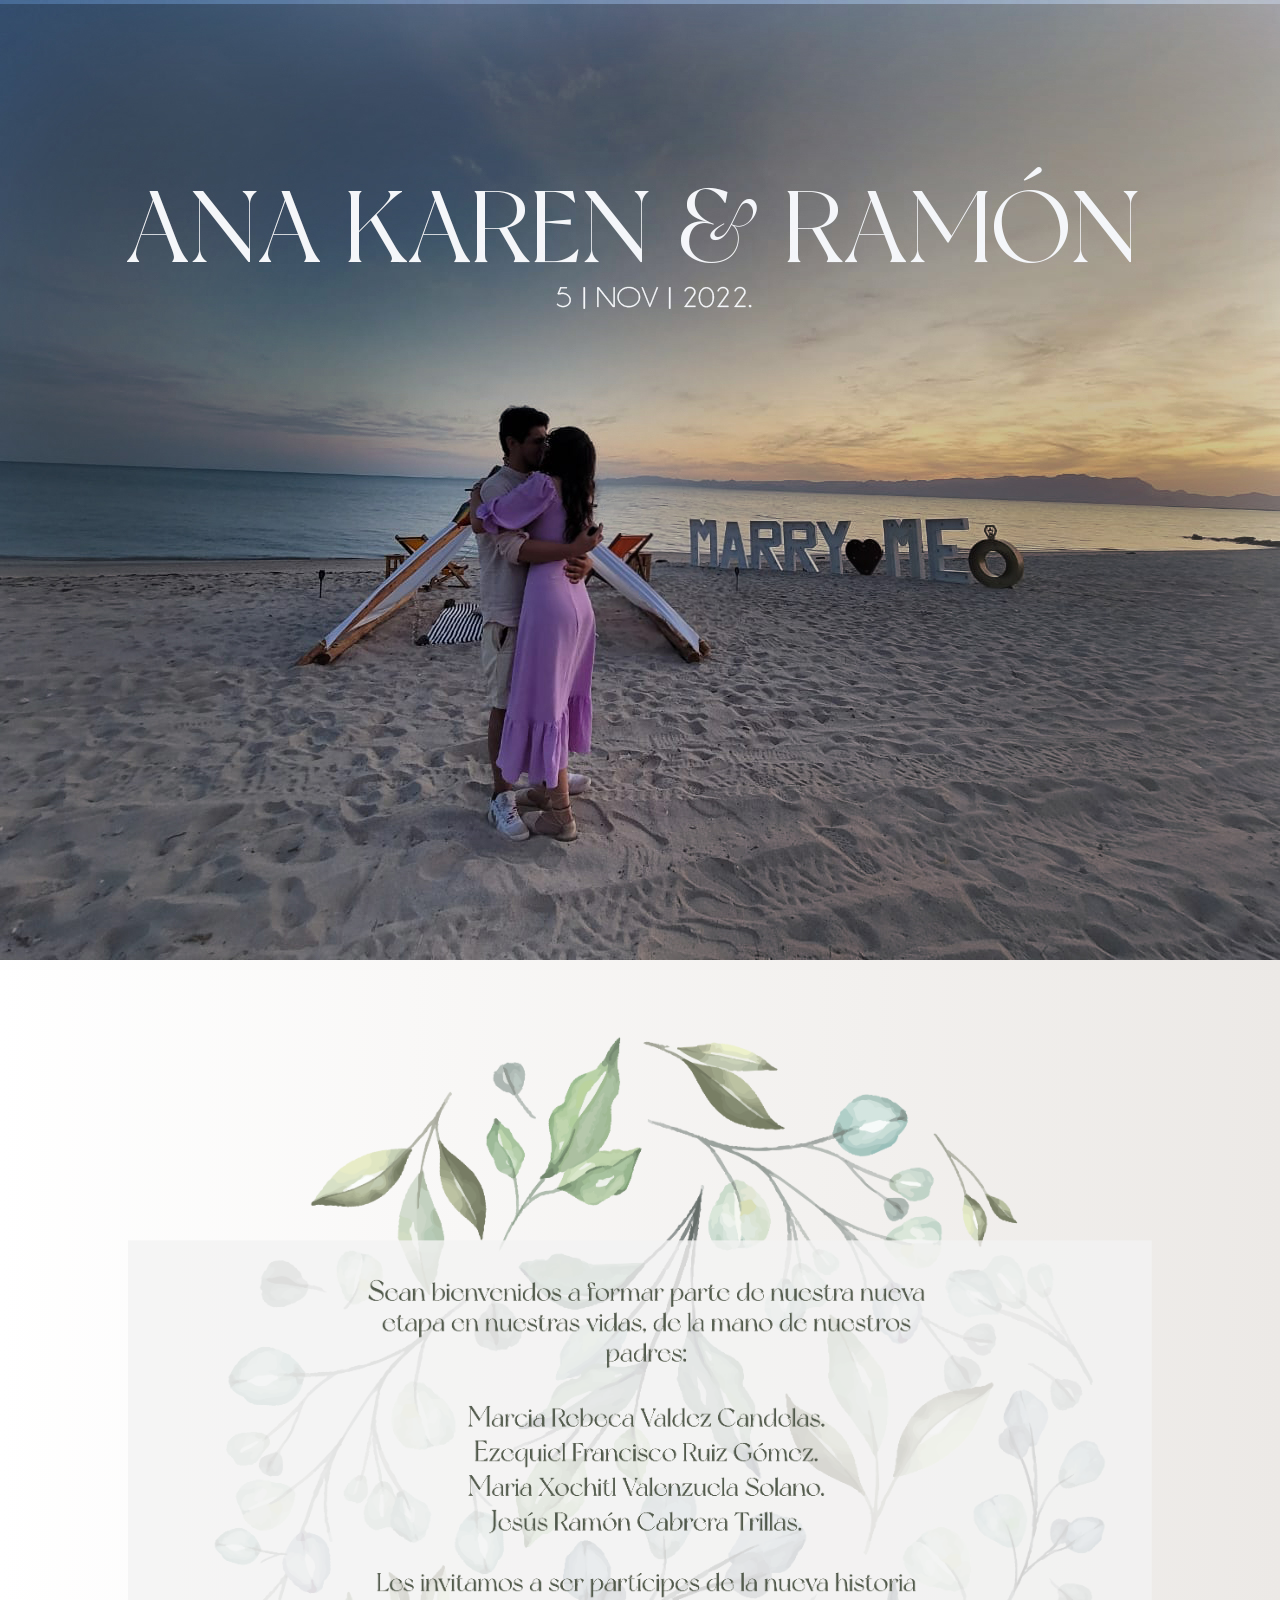
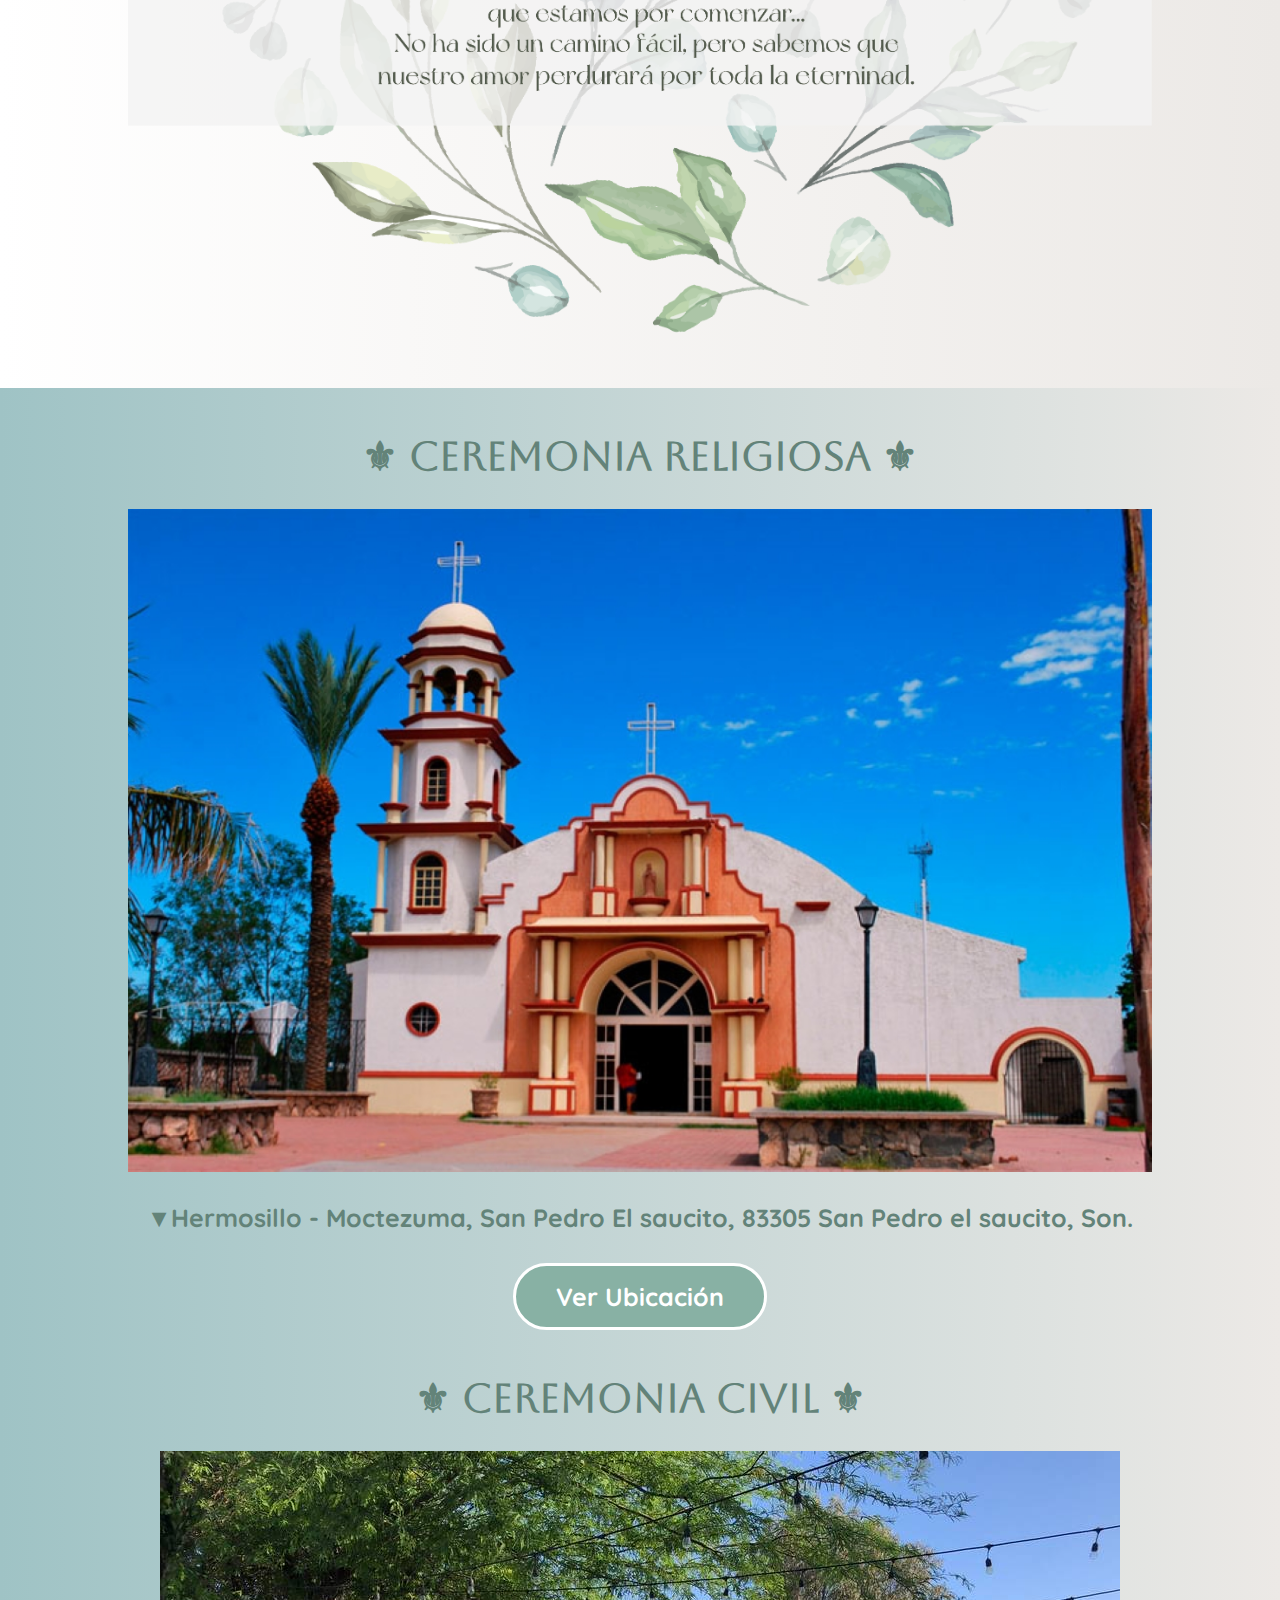
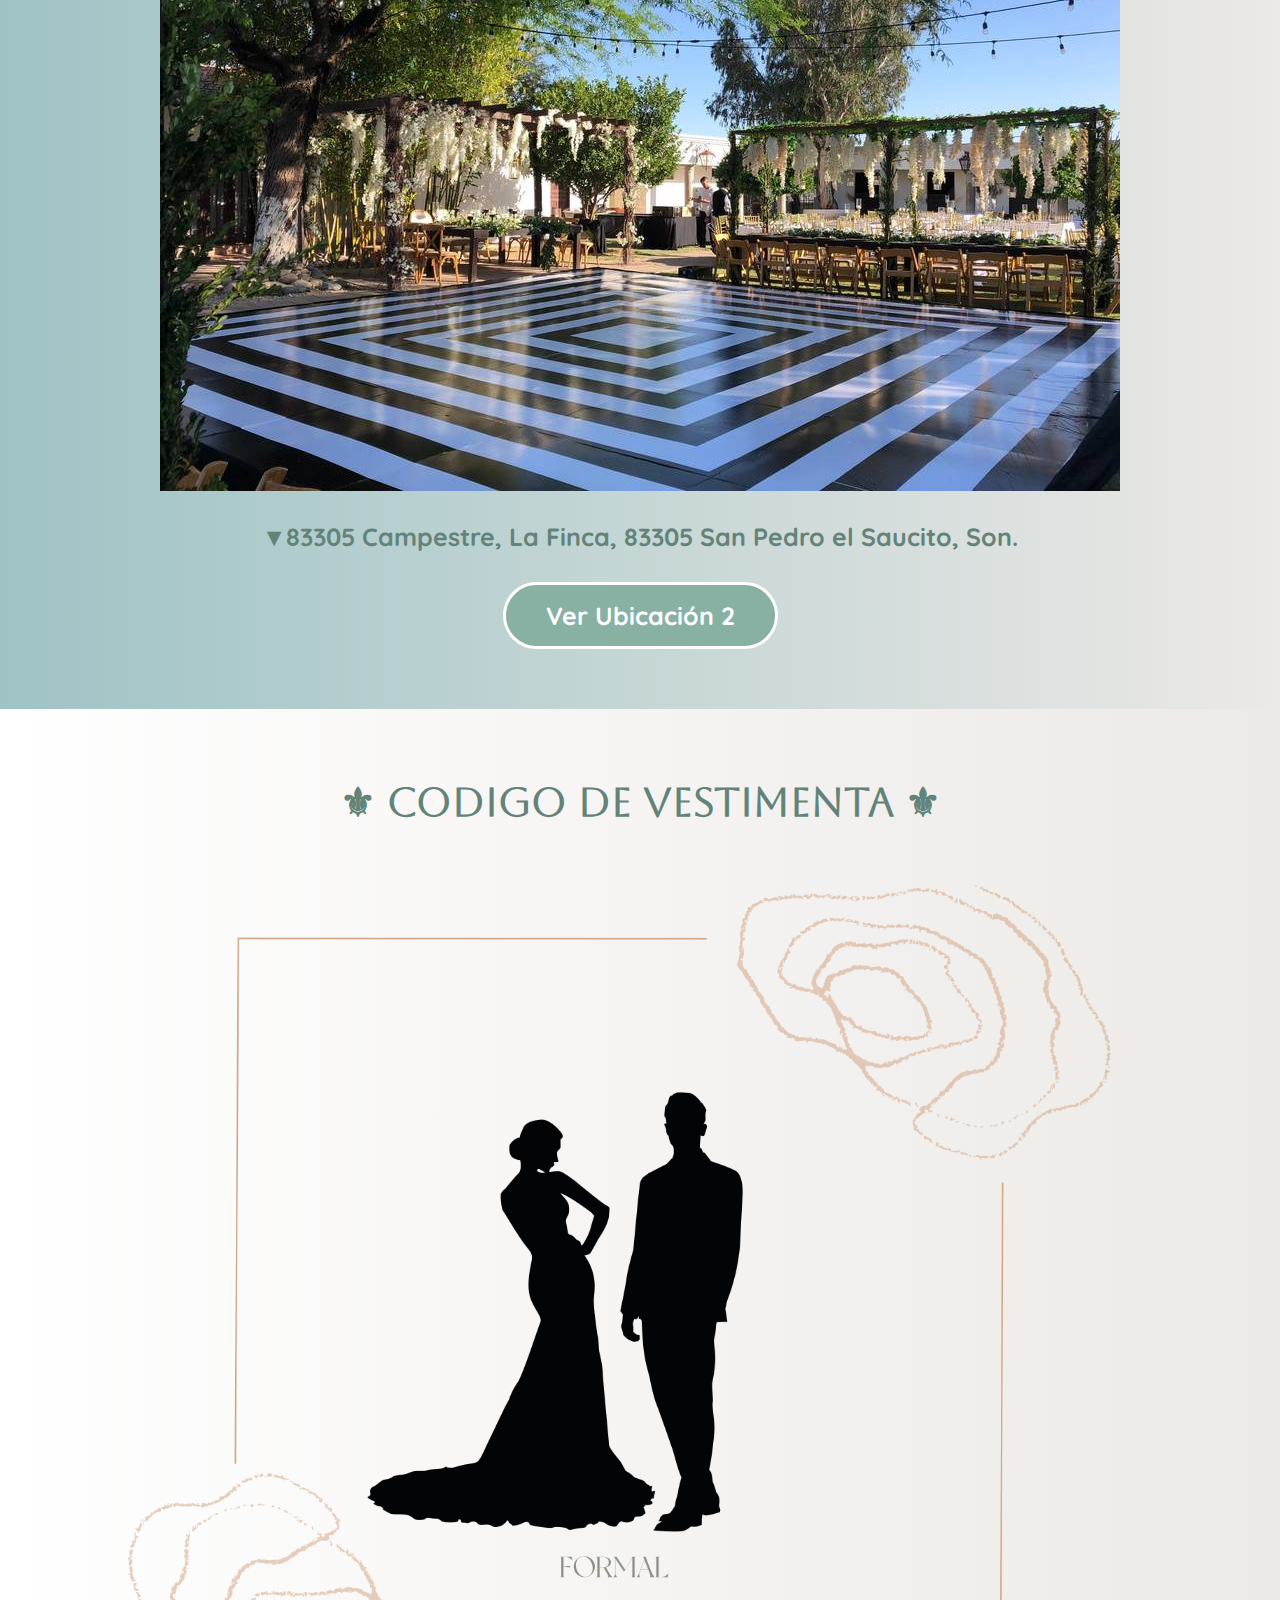
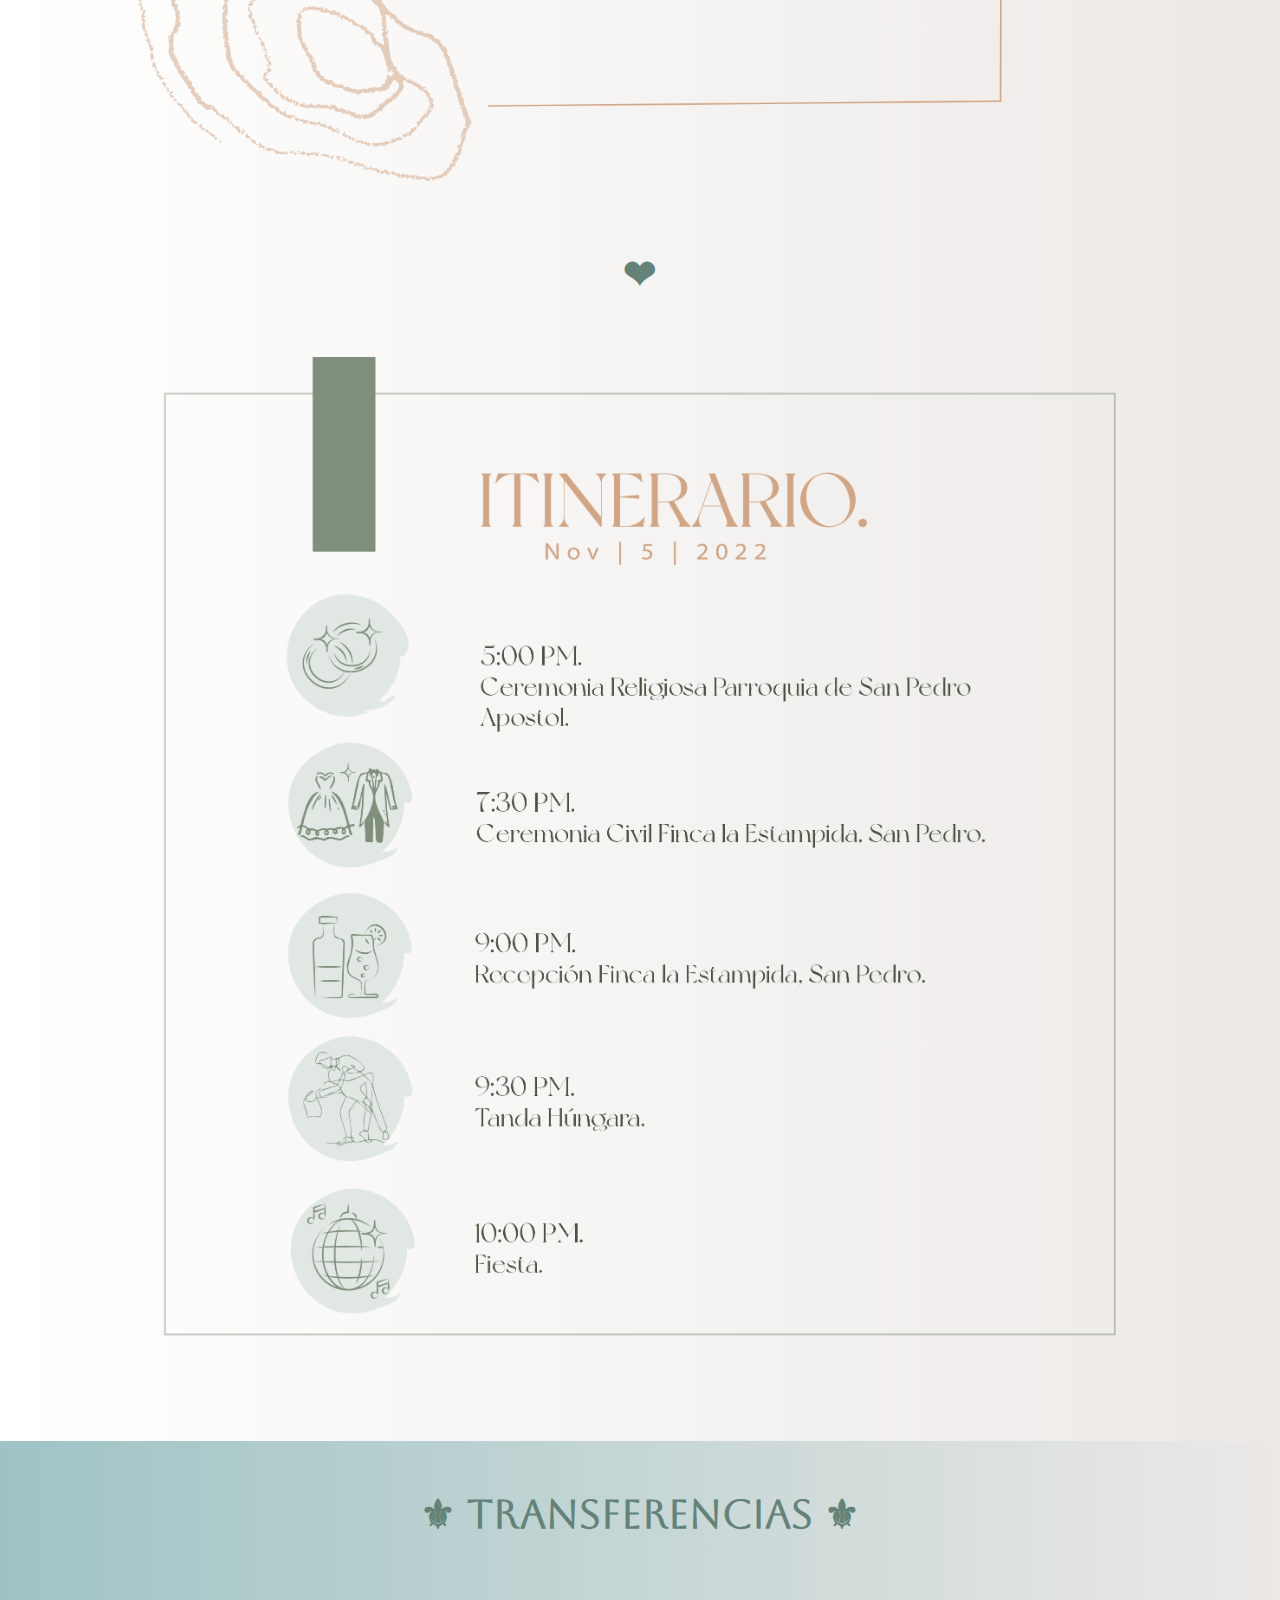
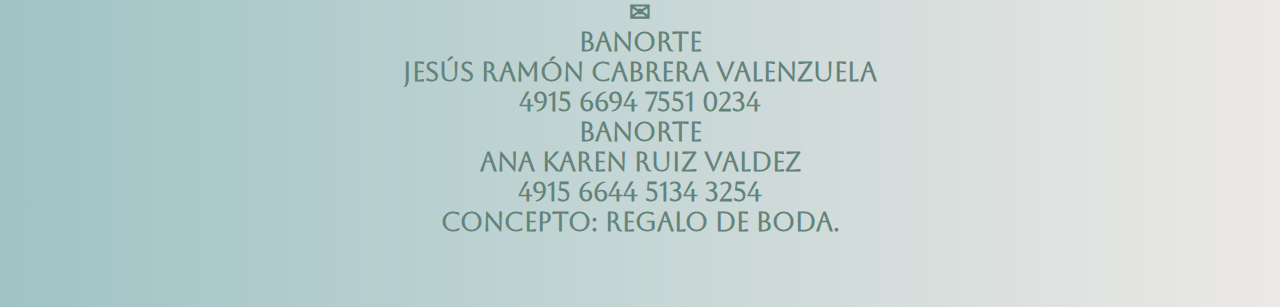
==== index.html @ 2bce6ad9 "Add files via upload" ====
<!DOCTYPE html>
<head>
    <meta charset="UTF-8">
    <meta http-equiv="X-UA-Compatible" content="IE=edge">
    <meta name="viewport" content="width=device-width, initial-scale=1.0">
    <title>Boda AnayRamon </title>
    <link rel="shortcut icon" href="IMG/AR_logo.png" type="image/x-icon">
    <link rel="stylesheet" href="css/estilos.css"> 
    <link rel="preconnect" href="https://fonts.googleapis.com">

    <!-- FUentes aqui abajo para los textos   -->
    <link rel="preconnect" href="https://fonts.googleapis.com">
    <link rel="preconnect" href="https://fonts.gstatic.com" crossorigin>
    <link href="https://fonts.googleapis.com/css2?family=Playfair+Display&display=swap" rel="stylesheet">
     <link href="https://fonts.googleapis.com/css2?family=Parisienne&display=swap" rel="stylesheet">
     <link href="https://fonts.googleapis.com/css2?family=Parisienne&display=swap" rel="stylesheet">
     <link href="https://fonts.googleapis.com/css2?family=Prata&display=swap" rel="stylesheet">
     <link href="https://fonts.googleapis.com/css2?family=Satisfy&display=swap" rel="stylesheet">
     <link href="https://fonts.googleapis.com/css2?family=Quicksand:wght@300&display=swap" rel="stylesheet">
     <link href="https://fonts.googleapis.com/css2?family=Playfair+Display:ital,wght@1,500&display=swap" rel="stylesheet">
     <link rel="preconnect" href="https://fonts.googleapis.com">
     <link rel="preconnect" href="https://fonts.gstatic.com" crossorigin>
     <link href="https://fonts.googleapis.com/css2?family=Aboreto&display=swap" rel="stylesheet">

</head>
<body>
      
    <header>
    
        <section class="save-the-date">
            <img src="IMG/FOTOINVITACION.jpg" alt="" class="imagen-about-us"> 
        </section>
    </header>

    <main> 
        <section class="contenedor description">
            <div class="contenido-textos">
               <img src="IMG/textofamilia22_Mesa de trabajo 1.png" alt="" class="imagen-texto-familia">
            </div>
        </section>
        
        <section class="contenedor Ceremonia-Religiosa">
            <h2 class="titulo">⚜ Ceremonia Religiosa ⚜</h2>
            <div class="contenedor-nuestra-historia">
                <img src="IMG/iglesiabien_3.jpg" alt="" class="imagen-religiosa">
                <h2 class="direccion">▼Hermosillo - Moctezuma, San Pedro El saucito, 83305 San Pedro el saucito, Son.</h2>
            </div>
            <div class = "ver-direccion">
                <form action="https://www.google.com/maps/place/Parroqu%C3%ADa+San+Pedro+Apostol/@29.0613932,-110.9770134,17z/data=!3m1!4b1!4m5!3m4!1s0x86ce848abe56d8cd:0x1d6551d4ef0f344a!8m2!3d29.0613935!4d-110.9748246">
                    <button class=button type="submit">Ver Ubicación</button>
            </div>
        </section>

        <section class="contenedor Ceremonia-Civil">
            <h2 class="titulo">⚜ Ceremonia Civil ⚜</h2>
            <div class="contenedor-nuestra-boda">
                <img src="IMG/fincabien3.jpeg" alt="" class="imagen-civil">
                <h2 class="direccion2">▼83305 Campestre, La Finca, 83305 San Pedro el Saucito, Son.</h2>
            </div> 
            <div class = "ver-direccion2">
                <form action="https://www.google.com/maps/place/Campestre+%E2%80%9CLa+Finca%E2%80%9D/@29.1921471,-110.8906469,17z/data=!3m1!4b1!4m5!3m4!1s0x86ce897cf9783869:0x9ea578f443540339!8m2!3d29.1922393!4d-110.8884306">
                    <button class=button2 type="submit">Ver Ubicación 2</button>
            </div>
        </section>
       
        <section class="contenedor Codigo-de-vestimenta">
            <h2 class="titulo2">⚜ Codigo de vestimenta ⚜</h2>
            <div class="contenedor-Codigo de vestimenta">
                <img src="IMG/codigovestimenta2.png" class="imagen-vestimenta">
            </div>
        </section>

        <section class="contenedor Itinerario">
            <h2 class="titulo3">❤</h2>
            <div class="contenedor-Itinerario">
                <img src="IMG/ITIERARIOBODABIENBIEN2_Mesa de trabajo 1.png"" class="imagen-itinerario">
            </div>
        </section> 

    
        <section class="contenedor banco">
            <h2 class="titulo4">⚜ Transferencias ⚜</h2>
            <div class="contenedor-banco">
                <h2> ✉</h2>
                <h2>BANORTE</h2>
                <h2>Jesús Ramón Cabrera Valenzuela</h2>
                <h2>4915 6694 7551 0234</h2>
                <h2>BANORTE</h2>
                <h2>Ana Karen Ruiz Valdez</h2>
                <h2>4915 6644 5134 3254</h2>
                <h2>CONCEPTO: Regalo de boda.</h2>
              
            </div>
        </section>
        
    </main>
</body>
</html>



<!--  <!DOCTYPE html>
<html lang="es">
<head>
    <meta charset="UTF-8">
    <meta http-equiv="X-UA-Compatible" content="IE=edge">
    <meta name="viewport" content="width=device-width, initial-scale=1.0">
    <title>Boda AnayRamon </title>
    <link rel="shortcut icon" href="IMG/AR_logo.png" type="image/x-icon">
    <link rel="stylesheet" href="ccs/estilos.css"> 

</head>
<body>
      
    <main> 
        <section class="contenedor sobre-nosotros">
            <div class="contenedor-sobre-nosotros"></div>
            <img src="IMG/ANA+RAMON_Mesa de trabajo 1.jpg" alt="" class="imagen-about-us"> 
            <div class="contenido-textos">
                <h3><span>1</span> Ejemplo de lo que va 
                </h3>
                <p>CON LA BENDICIÓN DE DIOS Y DE NUESTROS PADRES
                </p>
                <div class="contenido-textos">
                   
            </div>
        
      <div class="contenedor">
        <h2 class="titulo">Nuestra Boda</h2>
        <div class="galeria-port">
            <div class="imagen-port">
                <img src="IMG/ceremonia.jpeg" alt="">
                    <div class="hover-galeria">
                        <p>Ceremonia Religiosa</p>
                        <p> La seremonia se llavara a cabo...</p>
                    </div>
                </div>
                <div class="imagen-port">
                    <img src="IMG/recepcion.jpeg" alt="">
                    <div class="hover-galeria">
                        <p>Recepción</p>
                        <p> recepcion lugar y donde </p>
                    </div>
                    <div class="imagen-port">
                        <img src="IMG/codigovestimenta.webp" alt="">
                        <div class="hover-galeria">
                            <p>Codigo de Vestimenta</p>
                            <p> Formal agregar img de formal</p>
                        </div>
                        <div class="imagen-port">
                            <img src="IMG/itinerario.webp" alt="">
                            <div class="hover-galeria">
                                  <p>Itinerario</p>
                                  <p> agregar imagen de itinerario y/o itinerario escrito </p>
                            </div>
            </div>
        </div>
      </div>

        </section>
    </main>
</body>
</html>
-->
---- css/estilos.css ----
*{
    margin: 0;
    padding: 0;
    box-sizing: border-box;
}

body{
    font-family: 'Aboreto', cursive;
    font-size: large;
    text-align: center;   
    background-color: rgba(243, 234, 227, 0.521);
    background: #ECE9E6;  /* fallback for old browsers */
    background: -webkit-linear-gradient(to right, #FFFFFF, #ECE9E6);  /* Chrome 10-25, Safari 5.1-6 */
    background: linear-gradient(to right, #FFFFFF, #ECE9E6); /* W3C, IE 10+/ Edge, Firefox 16+, Chrome 26+, Opera 12+, Safari 7+ */ 
}



.titulo{
    color:   rgb(99, 131, 121);
    font-size: 40px;
    text-align: center;
    margin-bottom: 30px;
    padding-top: 45px;
}


.titulo2{
    color:  rgb(99, 131, 121);
    font-size: 40px;
    text-align: center;
    margin-bottom: 60px;
}

.titulo3{
    color:   rgb(99, 131, 121);
    font-size: 40px;
    text-align: center;
    margin-bottom: 60px;
}

.titulo4{
    color:  rgb(99, 131, 121);
    font-size: 40px;
    text-align: center;
    margin-bottom: 60px;
}

.direccion{
    font-family: 'Quicksand', sans-serif;
    font-size: 25px;
    margin-top: 30px;
    color:  rgb(99, 131, 121);
}

.direccion2{
    font-family: 'Quicksand', sans-serif;
    font-size: 25px;
    margin-top: 30px;
    color: rgb(99, 131, 121);
}


.Ceremonia-Religiosa{
    font-size: 50px;
    text-align: center;
    margin-bottom: 0px;  
    margin: 0;
    border-image-width: 400px; 
    background-color: rgba(243, 234, 227, 0.521);
    background: #ECE9E6;  /* fallback for old browsers */
    background: -webkit-linear-gradient(to right, #FFFFFF, #ECE9E6);  /* Chrome 10-25, Safari 5.1-6 */
    background: linear-gradient(to right, #9fc3c5, #ECE9E6); /* W3C, IE 10+/ Edge, Firefox 16+, Chrome 26+, Opera 12+, Safari 7+ */
}

.imagen-religiosa{
    margin: auto;
    padding-left: 10%;
    padding-right: 10%;
    max-width: 100%;
    display: block;
    /*max-width: 90%;*/
}

.imagen-civil{
    margin: auto;
    padding-left: 10%;
    padding-right: 10%;
    max-width: 100%;
    display: block;

    /*margin: auto;
    width: 50%;
    height: 50%;
    */
}

.imagen-vestimenta{
    margin: auto;
    padding-left: 10%;
    padding-right: 10%;
    max-width: 100%;
    display: block;


    /*margin: auto;
    width: 40%;
    height: 40%;*/
}

.imagen-texto-familia{
    margin: auto;
    padding-left: 10%;
    padding-right: 10%;
    max-width: 100%;
    display: block;
    
    
    /*margin: auto;
    width: 50%;
    height: 50%;*/
}

.Ceremonia-Civil{
    font-size: 40px;
    text-align: center;
    margin-bottom: 70px;  
    background-color: rgba(243, 234, 227, 0.521);
    background: #ECE9E6;  /* fallback for old browsers */
    background: -webkit-linear-gradient(to right, #FFFFFF, #ECE9E6);  /* Chrome 10-25, Safari 5.1-6 */
    background: linear-gradient(to right, #FFFFFF, #ECE9E6); /* W3C, IE 10+/ Edge, Firefox 16+, Chrome 26+, Opera 12+, Safari 7+ */
    border-image-width: 400px; 
    color:   rgb(136, 177, 164);
    background-color: rgba(243, 234, 227, 0.521);
    background: #ECE9E6;  /* fallback for old browsers */
    background: -webkit-linear-gradient(to right, #FFFFFF, #ECE9E6);  /* Chrome 10-25, Safari 5.1-6 */
    background: linear-gradient(to right, #9fc3c5, #ECE9E6); /* W3C, IE 10+/ Edge, Firefox 16+, Chrome 26+, Opera 12+, Safari 7+ */
}

.Codigo-de-vestimenta{
    font-size: 40px;
    text-align: center;
    margin-bottom: 70px;  
    background-color: rgba(243, 234, 227, 0.521);
    background: #ECE9E6;  /* fallback for old browsers */
    background: -webkit-linear-gradient(to right, #FFFFFF, #ECE9E6);  /* Chrome 10-25, Safari 5.1-6 */
    background: linear-gradient(to right, #FFFFFF, #ECE9E6); /* W3C, IE 10+/ Edge, Firefox 16+, Chrome 26+, Opera 12+, Safari 7+ */
    background-color: rgba(243, 234, 227, 0.521);
}

.Itinerario{
    font-size: 40px;
    text-align: center;
    margin-bottom: 60px; 
    background-color: rgba(243, 234, 227, 0.521);
    background: #ECE9E6;  /* fallback for old browsers */
    background: -webkit-linear-gradient(to right, #FFFFFF, #ECE9E6);  /* Chrome 10-25, Safari 5.1-6 */
    background: linear-gradient(to right, #FFFFFF, #ECE9E6); /* W3C, IE 10+/ Edge, Firefox 16+, Chrome 26+, Opera 12+, Safari 7+ */
}

.imagen-about-us{
    margin: auto;
    width: 100%;
    height: auto;
}

.imagen-itinerario{
    margin: auto;
    padding-left: 10%;
    padding-right: 10%;
    max-width: 100%;
    display: block;


    /*margin: auto;
    width: 50%;
    height: auto;*/
}

.banco{
    font-size: 17px;
    font-family: 'Aboreto', cursive;
    text-align: center;
    color:  rgb(99, 131, 121);
    border-image-width: 400px; 
    padding-bottom: 70px; 
    padding-top: 50px; 
    background-color: rgba(243, 234, 227, 0.521);
    background: #ECE9E6;  /* fallback for old browsers */
    background: -webkit-linear-gradient(to right, #FFFFFF, #ECE9E6);  /* Chrome 10-25, Safari 5.1-6 */
    background: linear-gradient(to right, #9fc3c5, #ECE9E6); /* W3C, IE 10+/ Edge, Firefox 16+, Chrome 26+, Opera 12+, Safari 7+ */
}

.button{
    font-family: 'Quicksand', sans-serif;
    font-size: 25px;
    color: rgb(255, 255, 255);
    background-color: rgb(136, 177, 164);
    font-weight: bold;
    text-align: center;
    margin-top: 30px;
    margin-bottom: 0px;
    border:none;
    padding-top:15px;
    padding-bottom:15px;
    padding-left:40px;
    padding-right:40px;
    border-color: #ffffff;
    border-width: 3px;
    border-style: solid;
    border-radius:35px;
}


.button2{
    font-family: 'Quicksand', sans-serif;
    font-size: 25px;
    color: rgb(255, 255, 255);
    background-color: rgb(136, 177, 164);
    font-weight: bold;
    text-align: center;
    margin-top: 30px;
    margin-bottom: 60px;
    border:none;
    padding-top:15px;
    padding-bottom:15px;
    padding-left:40px;
    padding-right:40px;
    border-color: #ffffff;
    border-width: 3px;
    border-style: solid;
    border-radius:35px;
}


@media (max-width: 767px){
    .titulo{
        color:   rgb(99, 131, 121);
        font-size: 20px;
        text-align: center;
        margin-bottom: 30px;
        padding-top: 45px;
    }

    .titulo2{
        color:  rgb(99, 131, 121);
        font-size: 20px;
        text-align: center;
        margin-bottom: 60px;
    }
    
    .titulo3{
        color:   rgb(99, 131, 121);
        font-size: 20px;
        text-align: center;
        margin-bottom: 60px;
    }
    
    .titulo4{
        color:  rgb(99, 131, 121);
        font-size: 20px;
        text-align: center;
        margin-bottom: 60px;
    }
    
    .direccion{
        font-family: 'Quicksand', sans-serif;
        font-size: 13px;
        margin-top: 30px;
        color:  rgb(99, 131, 121);
    }
    
    .direccion2{
        font-family: 'Quicksand', sans-serif;
        font-size: 13px;
        margin-top: 30px;
        color: rgb(99, 131, 121);
    }

    .button{
        font-family: 'Quicksand', sans-serif;
        font-size: 13px;
        color: rgb(255, 255, 255);
        background-color: rgb(136, 177, 164);
        font-weight: bold;
        text-align: center;
        margin-top: 30px;
        margin-bottom: 0px;
        border:none;
        padding-top:15px;
        padding-bottom:15px;
        padding-left:40px;
        padding-right:40px;
        border-color: #ffffff;
        border-width: 3px;
        border-style: solid;
        border-radius:35px;
    }
        
    .button2{
        font-family: 'Quicksand', sans-serif;
        font-size: 13px;
        color: rgb(255, 255, 255);
        background-color: rgb(136, 177, 164);
        font-weight: bold;
        text-align: center;
        margin-top: 30px;
        margin-bottom: 60px;
        border:none;
        padding-top:15px;
        padding-bottom:15px;
        padding-left:40px;
        padding-right:40px;
        border-color: #ffffff;
        border-width: 3px;
        border-style: solid;
        border-radius:35px;
    }
    
    .banco{
        font-size: 12px;
    }


}
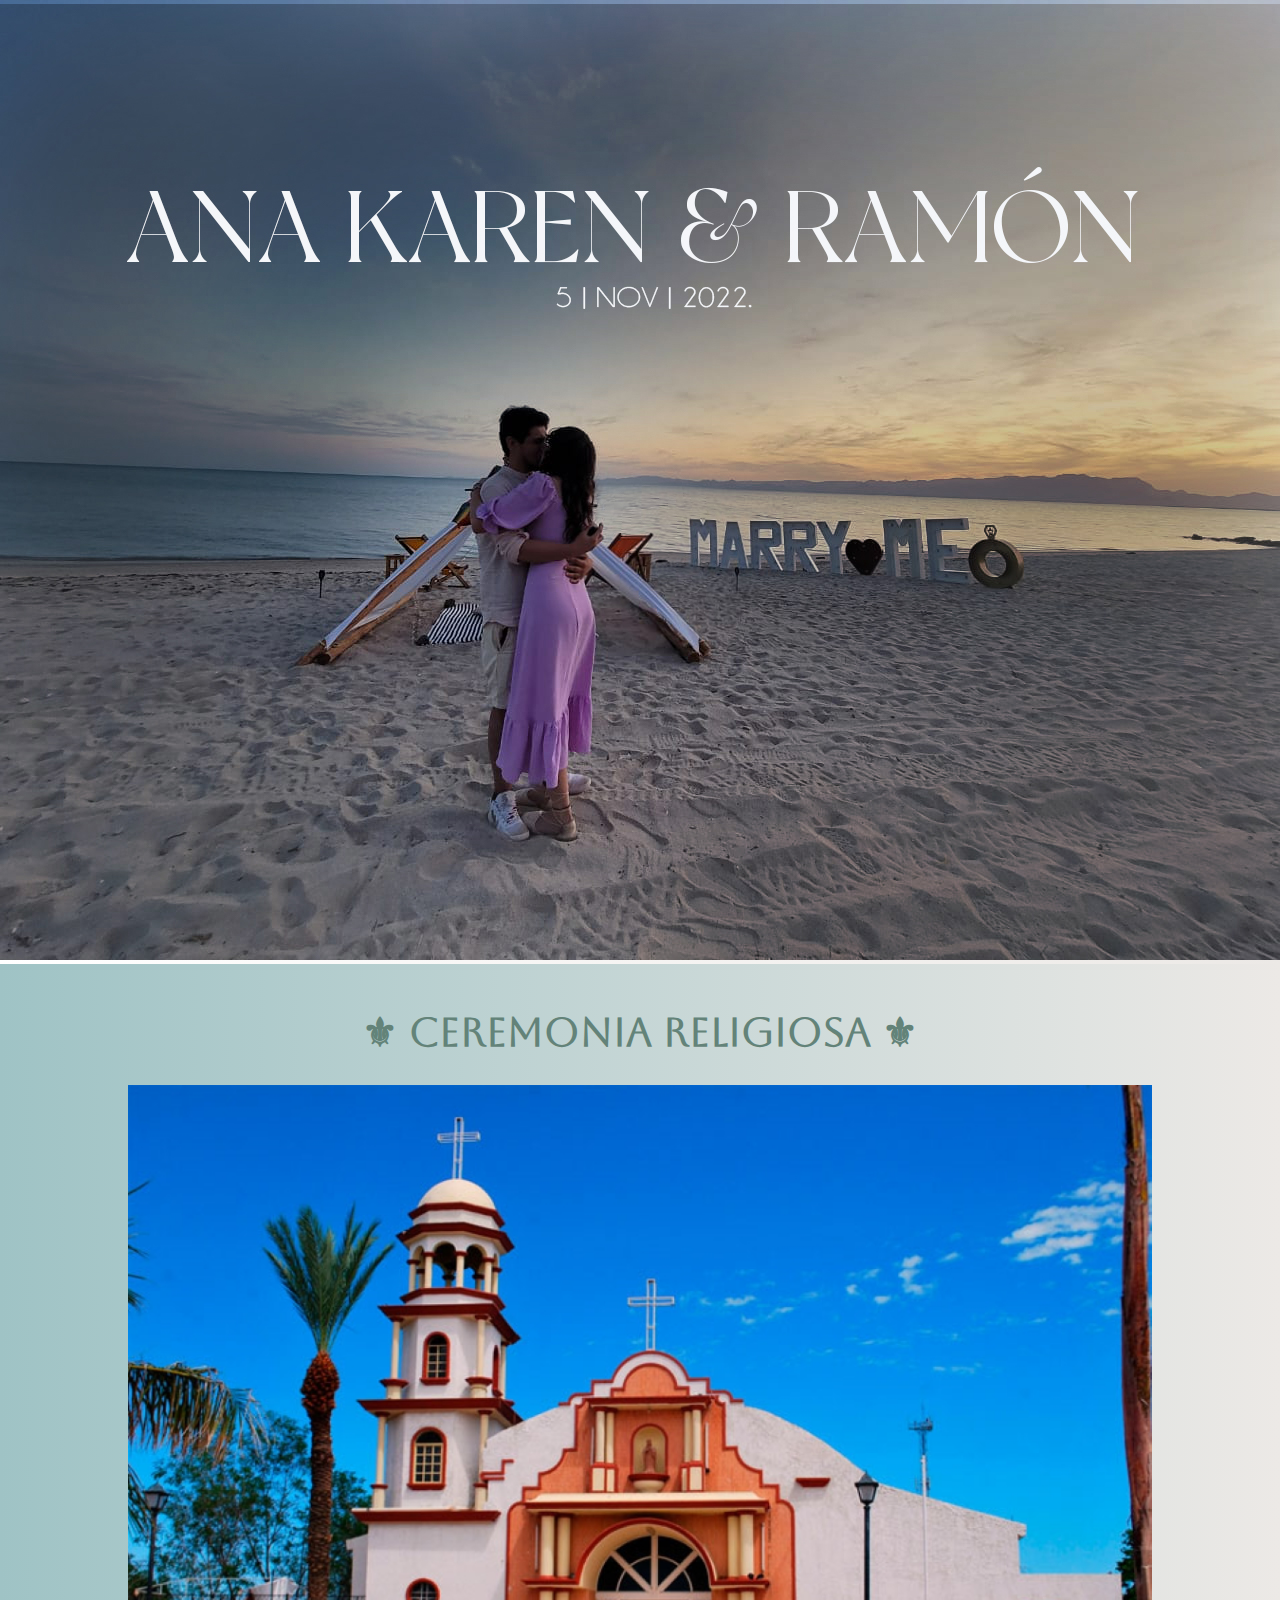
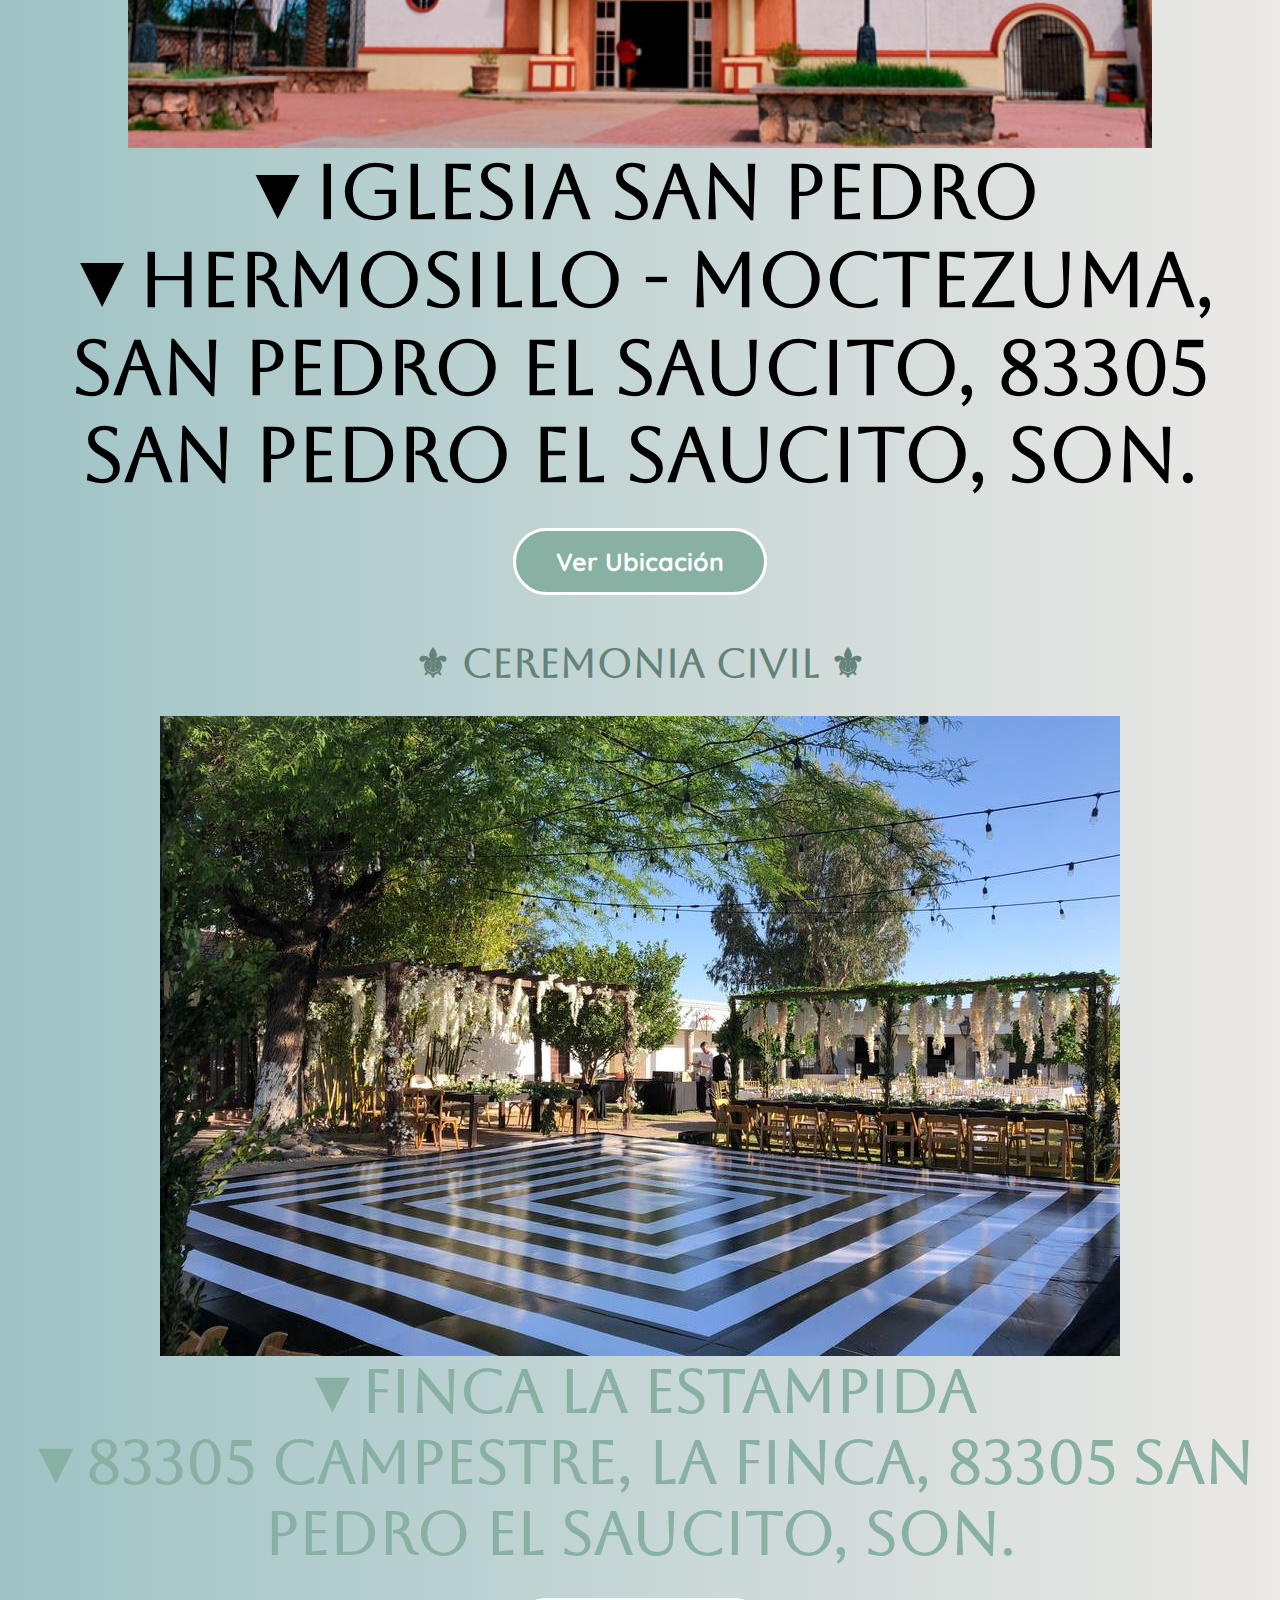
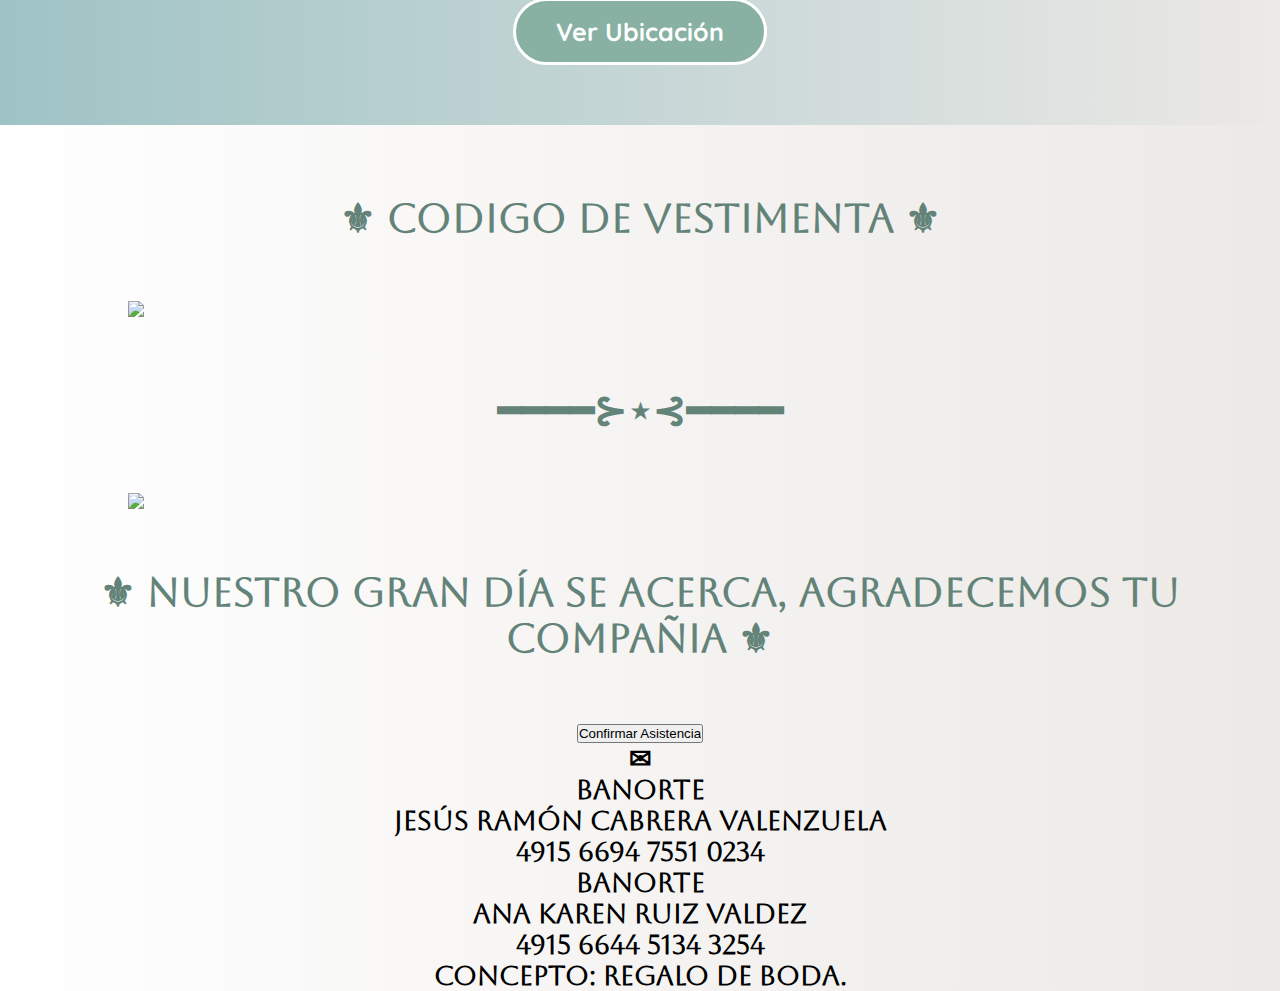
==== commit 094cfdf6: "Add files via upload" ====
--- a/index.html
+++ b/index.html
@@ -35,7 +35,7 @@
     <main> 
         <section class="contenedor description">
             <div class="contenido-textos">
-               <img src="IMG/textofamilia22_Mesa de trabajo 1.png" alt="" class="imagen-texto-familia">
+                <img src="IMG/textofamiliaPRUEBA2_Mesa de trabajo 1_Mesa de trabajo 1_Mesa de trabajo 1.png" alt="" class="imagen-texto-familia">
             </div>
         </section>
         
@@ -43,122 +43,81 @@
             <h2 class="titulo">⚜ Ceremonia Religiosa ⚜</h2>
             <div class="contenedor-nuestra-historia">
                 <img src="IMG/iglesiabien_3.jpg" alt="" class="imagen-religiosa">
-                <h2 class="direccion">▼Hermosillo - Moctezuma, San Pedro El saucito, 83305 San Pedro el saucito, Son.</h2>
+                <h2 class="direccion-1-1">▼Iglesia San Pedro</h2>
+                <h2 class="direccion-1-2">▼Hermosillo - Moctezuma, San Pedro El Saucito, 83305 San Pedro el Saucito, Son.</h2>
             </div>
-            <div class = "ver-direccion">
+            <!-- <div class = "ver-direccion">
                 <form action="https://www.google.com/maps/place/Parroqu%C3%ADa+San+Pedro+Apostol/@29.0613932,-110.9770134,17z/data=!3m1!4b1!4m5!3m4!1s0x86ce848abe56d8cd:0x1d6551d4ef0f344a!8m2!3d29.0613935!4d-110.9748246">
                     <button class=button type="submit">Ver Ubicación</button>
             </div>
+            <div class="ver-direccion">
+                <a href="https://www.google.com/maps/place/Parroqu%C3%ADa+San+Pedro+Apostol/@29.0613932,-110.9770134,17z/data=!3m1!4b1!4m5!3m4!1s0x86ce848abe56d8cd:0x1d6551d4ef0f344a!8m2!3d29.0613935!4d-110.9748246">
+                    <button class="button">Click</button>
+                </a>
+            </div>-->
+            <div class="ver-direccion">
+                <input type="button" formtarget="_blank" onclick="window.location.href='https://maps.app.goo.gl/puNH6Swo5W7U25bB8';" class="button" value="Ver Ubicación"/>
+            </div>     
         </section>
 
         <section class="contenedor Ceremonia-Civil">
             <h2 class="titulo">⚜ Ceremonia Civil ⚜</h2>
             <div class="contenedor-nuestra-boda">
                 <img src="IMG/fincabien3.jpeg" alt="" class="imagen-civil">
-                <h2 class="direccion2">▼83305 Campestre, La Finca, 83305 San Pedro el Saucito, Son.</h2>
+                <h2 class="direccion-2-1">▼Finca La Estampida</h2>
+                <h2 class="direccion-2-2">▼83305 Campestre, La Finca, 83305 San Pedro el Saucito, Son.</h2>
             </div> 
-            <div class = "ver-direccion2">
+            <!-- <div class = "ver-direccion-2">
                 <form action="https://www.google.com/maps/place/Campestre+%E2%80%9CLa+Finca%E2%80%9D/@29.1921471,-110.8906469,17z/data=!3m1!4b1!4m5!3m4!1s0x86ce897cf9783869:0x9ea578f443540339!8m2!3d29.1922393!4d-110.8884306">
                     <button class=button2 type="submit">Ver Ubicación 2</button>
             </div>
+            <div class="ver-direccion-2">
+                <a href="https://www.google.com/maps/place/Campestre+%E2%80%9CLa+Finca%E2%80%9D/@29.1921471,-110.8906469,17z/data=!3m1!4b1!4m5!3m4!1s0x86ce897cf9783869:0x9ea578f443540339!8m2!3d29.1922393!4d-110.8884306">
+                    <button class="button2">Click 2</button>
+                </a>
+            </div>-->
+            <div class="ver-direccion-2">
+                <input type="submit" formtarget="_blank" onclick="window.location.href='https://maps.app.goo.gl/rZ1zW9eyaVgEeYJDA';" class="button2" value="Ver Ubicación"/>
+            </div> 
         </section>
        
         <section class="contenedor Codigo-de-vestimenta">
             <h2 class="titulo2">⚜ Codigo de vestimenta ⚜</h2>
             <div class="contenedor-Codigo de vestimenta">
-                <img src="IMG/codigovestimenta2.png" class="imagen-vestimenta">
+                <img src="IMG/CODIGOVES22_Mesa de trabajo 1.png" class="imagen-vestimenta">
             </div>
         </section>
 
         <section class="contenedor Itinerario">
-            <h2 class="titulo3">❤</h2>
+            <h2 class="titulo3">━━━━⊱⋆⊰━━━━</h2>
             <div class="contenedor-Itinerario">
-                <img src="IMG/ITIERARIOBODABIENBIEN2_Mesa de trabajo 1.png"" class="imagen-itinerario">
+                <img src="IMG/ITINERARIO5NOV_Mesa de trabajo 1.png"" class="imagen-itinerario">
             </div>
         </section> 
 
     
-        <section class="contenedor banco">
-            <h2 class="titulo4">⚜ Transferencias ⚜</h2>
+        <section class="contenedor asistencia-banco">
+            <h2 class="titulo4">⚜ NUESTRO GRAN DÍA SE ACERCA, AGRADECEMOS TU COMPAÑIA ⚜</h2>
+            <div class="contenedor asistencia">
+                <input type="submit" formtarget="_blank" onclick="window.location.href='https://wa.me/526421604224';" class="button3" value="Confirmar Asistencia"/>
+            </div>
             <div class="contenedor-banco">
+                <div class="contenedor-banco"></div>
                 <h2> ✉</h2>
-                <h2>BANORTE</h2>
-                <h2>Jesús Ramón Cabrera Valenzuela</h2>
-                <h2>4915 6694 7551 0234</h2>
-                <h2>BANORTE</h2>
-                <h2>Ana Karen Ruiz Valdez</h2>
-                <h2>4915 6644 5134 3254</h2>
+                <div class="datos-ramon">
+                    <h2>BANORTE</h2>
+                    <h2>Jesús Ramón Cabrera Valenzuela</h2>
+                    <h2>4915 6694 7551 0234</h2>
+                </div>
+                <div class="datos-anakaren">
+                    <h2>BANORTE</h2>
+                    <h2>Ana Karen Ruiz Valdez</h2>
+                    <h2>4915 6644 5134 3254</h2>
+                </div>
                 <h2>CONCEPTO: Regalo de boda.</h2>
-              
             </div>
         </section>
         
     </main>
 </body>
 </html>
-
-
-
-<!--  <!DOCTYPE html>
-<html lang="es">
-<head>
-    <meta charset="UTF-8">
-    <meta http-equiv="X-UA-Compatible" content="IE=edge">
-    <meta name="viewport" content="width=device-width, initial-scale=1.0">
-    <title>Boda AnayRamon </title>
-    <link rel="shortcut icon" href="IMG/AR_logo.png" type="image/x-icon">
-    <link rel="stylesheet" href="ccs/estilos.css"> 
-
-</head>
-<body>
-      
-    <main> 
-        <section class="contenedor sobre-nosotros">
-            <div class="contenedor-sobre-nosotros"></div>
-            <img src="IMG/ANA+RAMON_Mesa de trabajo 1.jpg" alt="" class="imagen-about-us"> 
-            <div class="contenido-textos">
-                <h3><span>1</span> Ejemplo de lo que va 
-                </h3>
-                <p>CON LA BENDICIÓN DE DIOS Y DE NUESTROS PADRES
-                </p>
-                <div class="contenido-textos">
-                   
-            </div>
-        
-      <div class="contenedor">
-        <h2 class="titulo">Nuestra Boda</h2>
-        <div class="galeria-port">
-            <div class="imagen-port">
-                <img src="IMG/ceremonia.jpeg" alt="">
-                    <div class="hover-galeria">
-                        <p>Ceremonia Religiosa</p>
-                        <p> La seremonia se llavara a cabo...</p>
-                    </div>
-                </div>
-                <div class="imagen-port">
-                    <img src="IMG/recepcion.jpeg" alt="">
-                    <div class="hover-galeria">
-                        <p>Recepción</p>
-                        <p> recepcion lugar y donde </p>
-                    </div>
-                    <div class="imagen-port">
-                        <img src="IMG/codigovestimenta.webp" alt="">
-                        <div class="hover-galeria">
-                            <p>Codigo de Vestimenta</p>
-                            <p> Formal agregar img de formal</p>
-                        </div>
-                        <div class="imagen-port">
-                            <img src="IMG/itinerario.webp" alt="">
-                            <div class="hover-galeria">
-                                  <p>Itinerario</p>
-                                  <p> agregar imagen de itinerario y/o itinerario escrito </p>
-                            </div>
-            </div>
-        </div>
-      </div>
-
-        </section>
-    </main>
-</body>
-</html>
--->--- a/css/estilos.css
+++ b/css/estilos.css
@@ -320,6 +320,5 @@
     .banco{
         font-size: 12px;
     }
-
-
-}
+    
+}
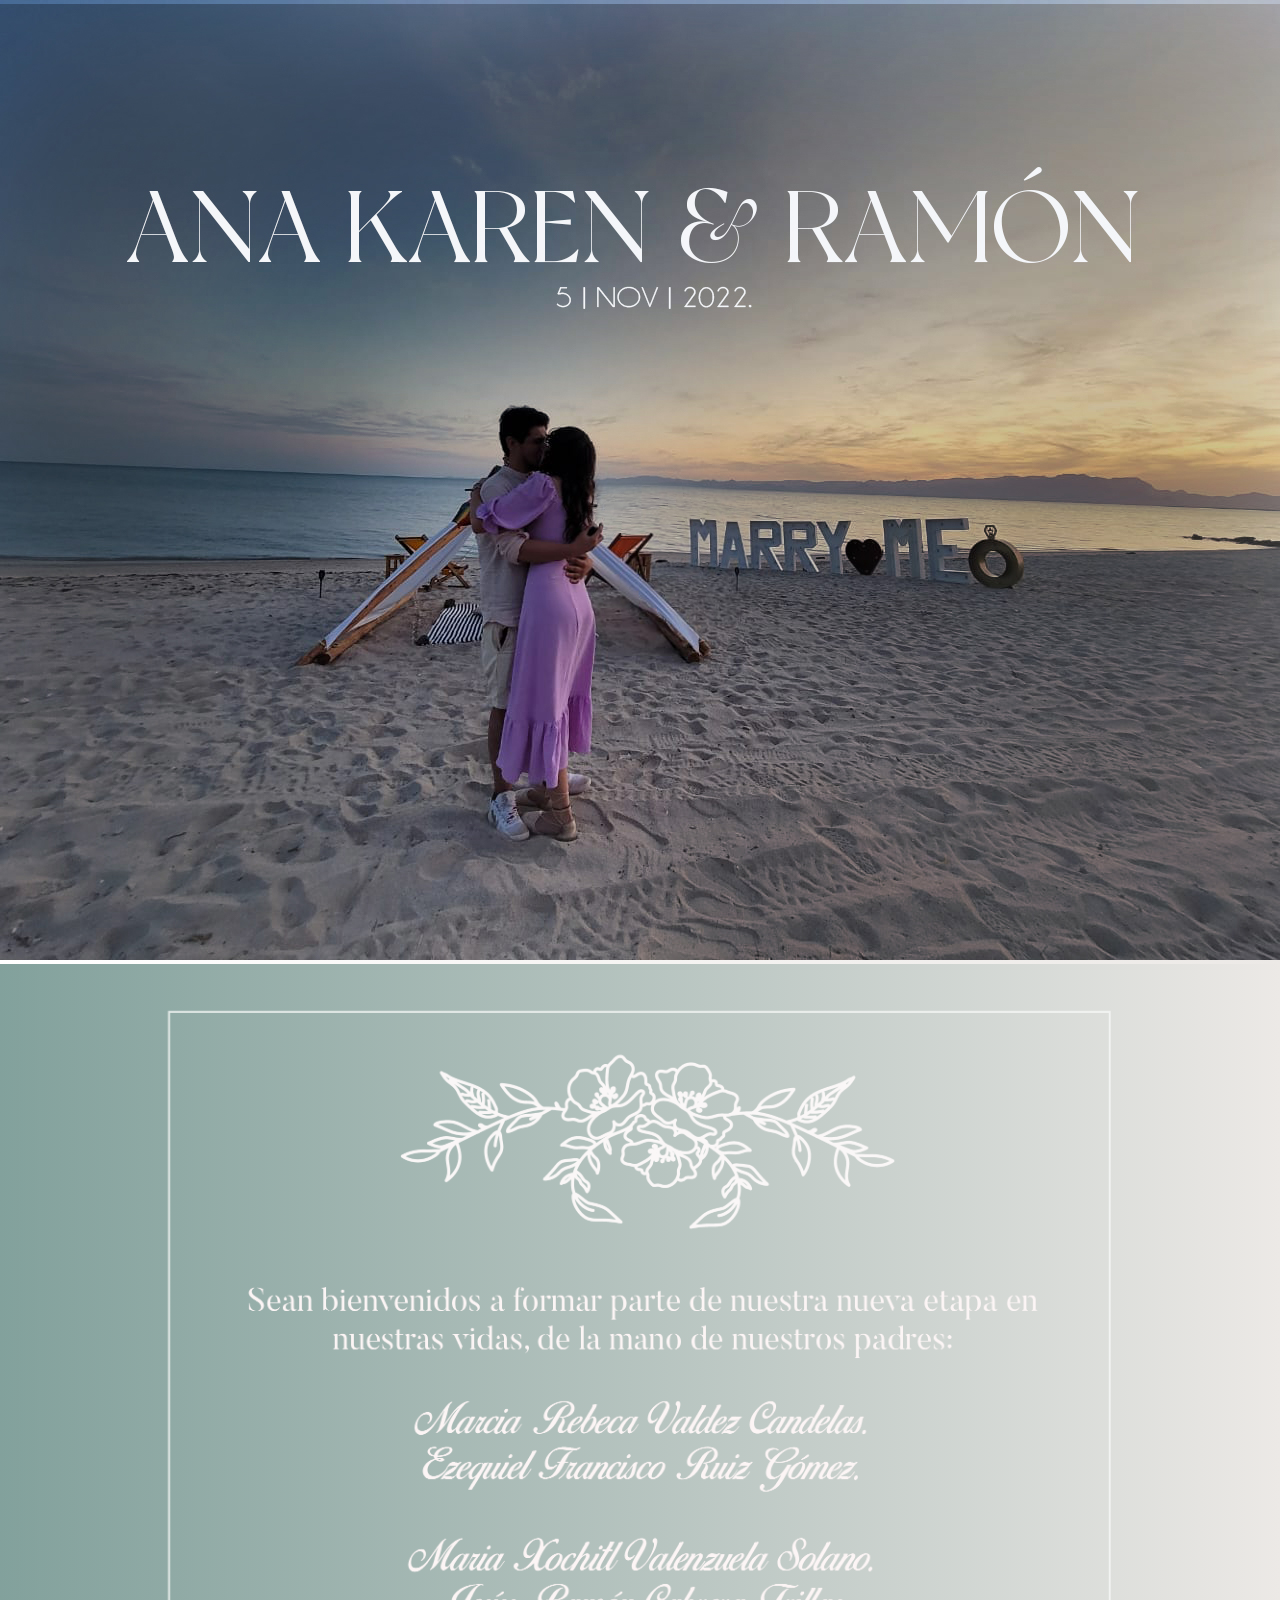
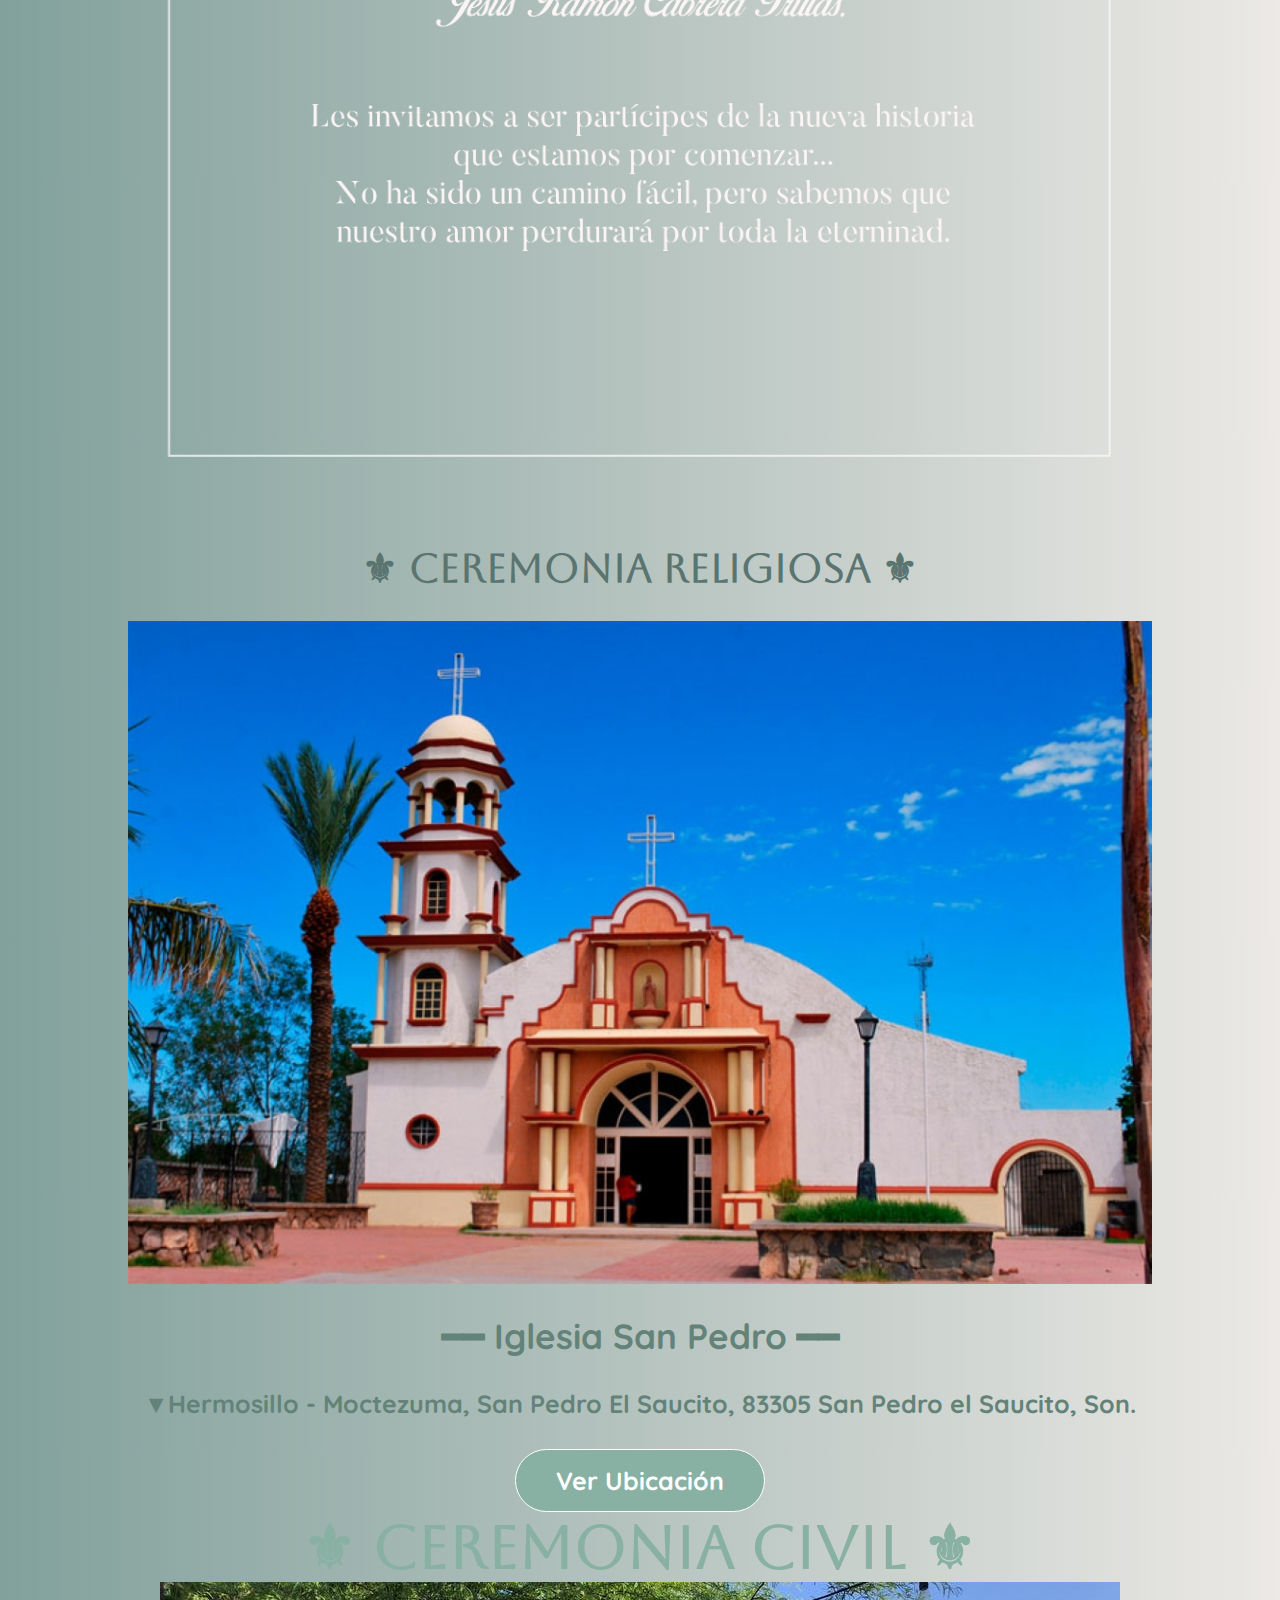
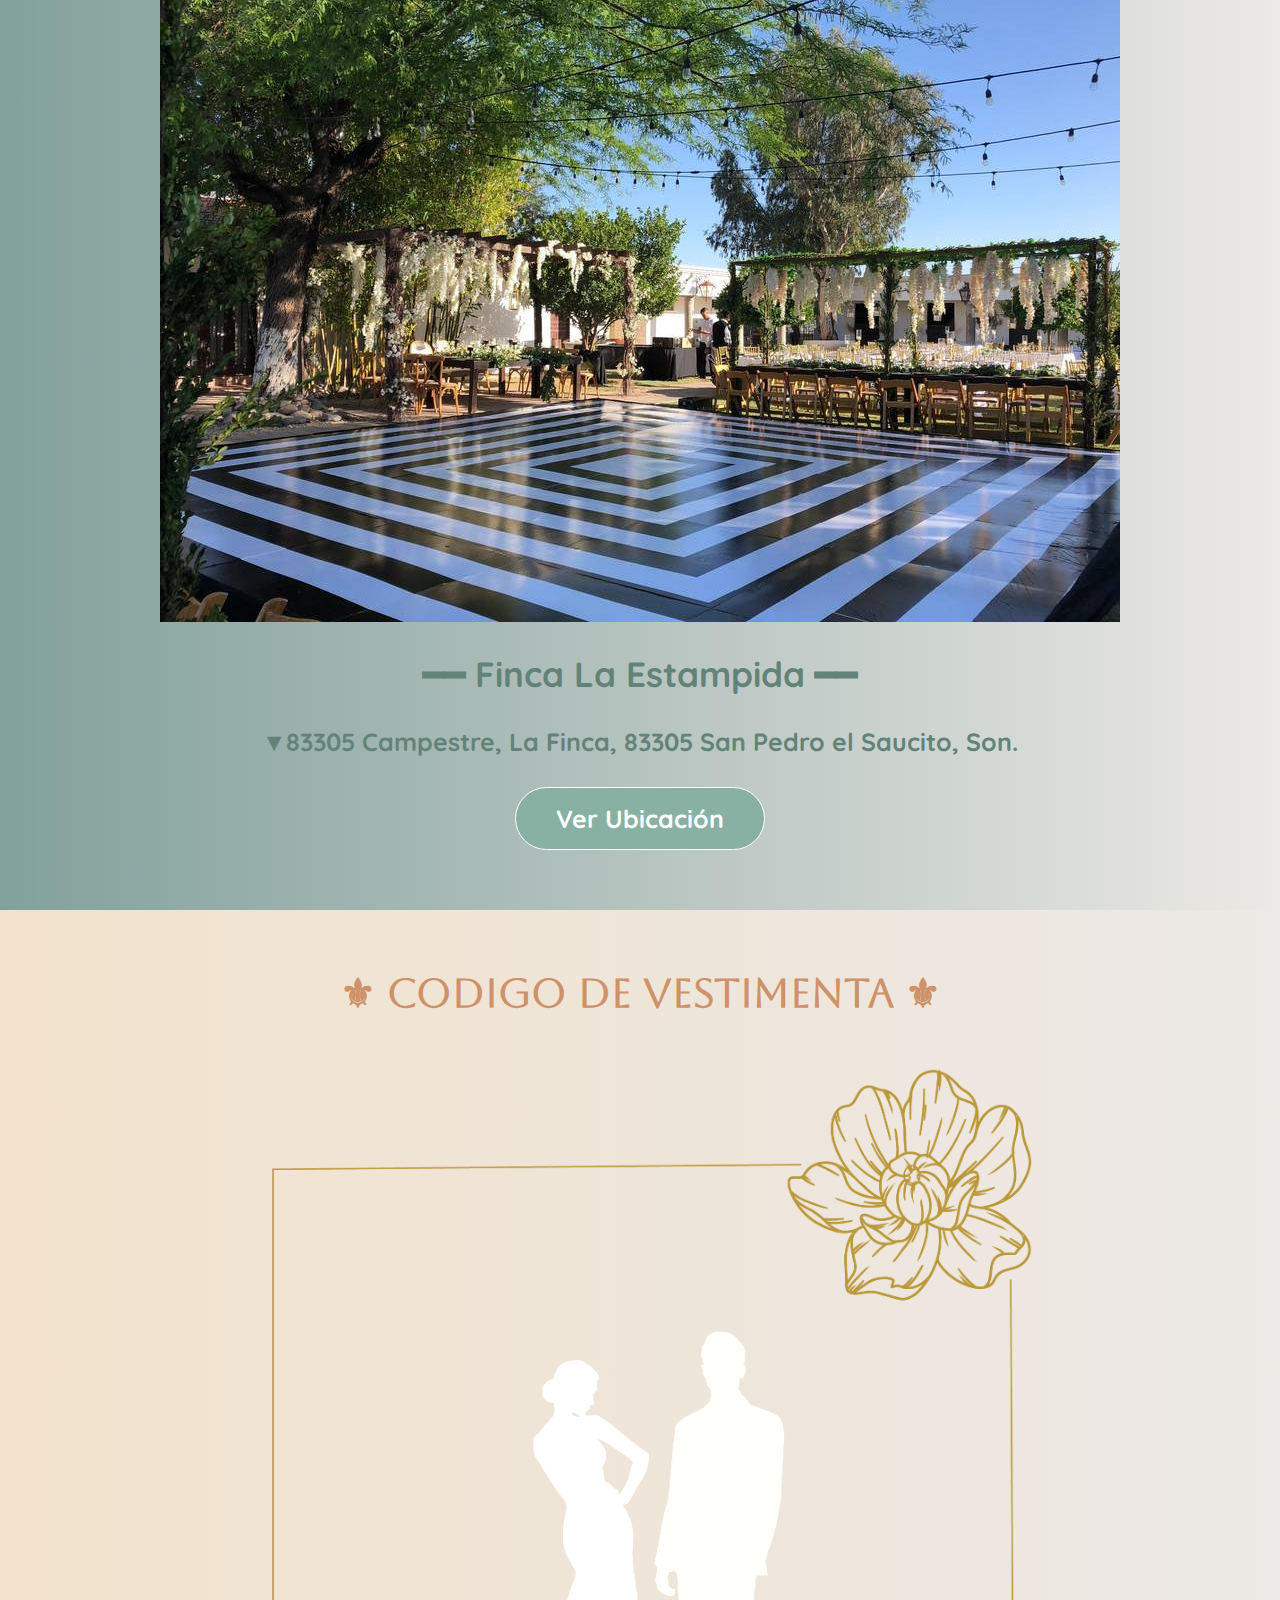
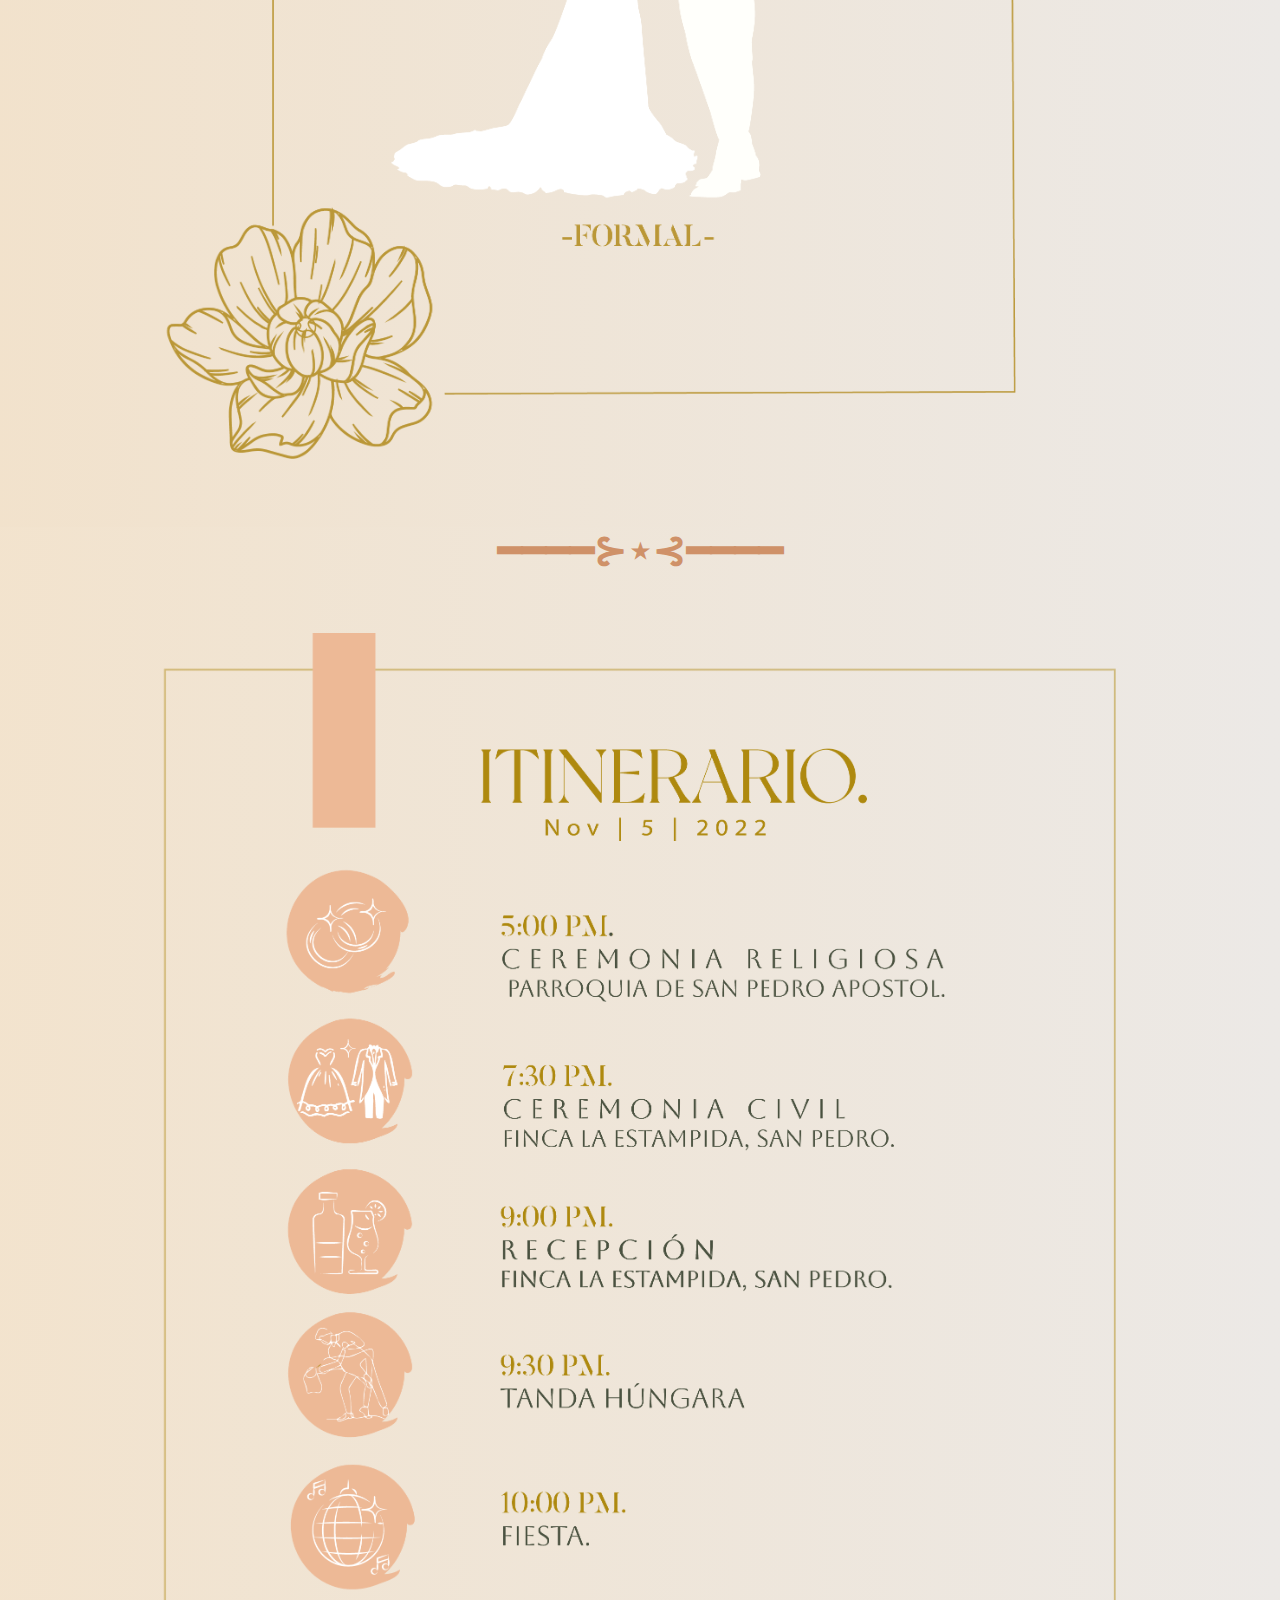
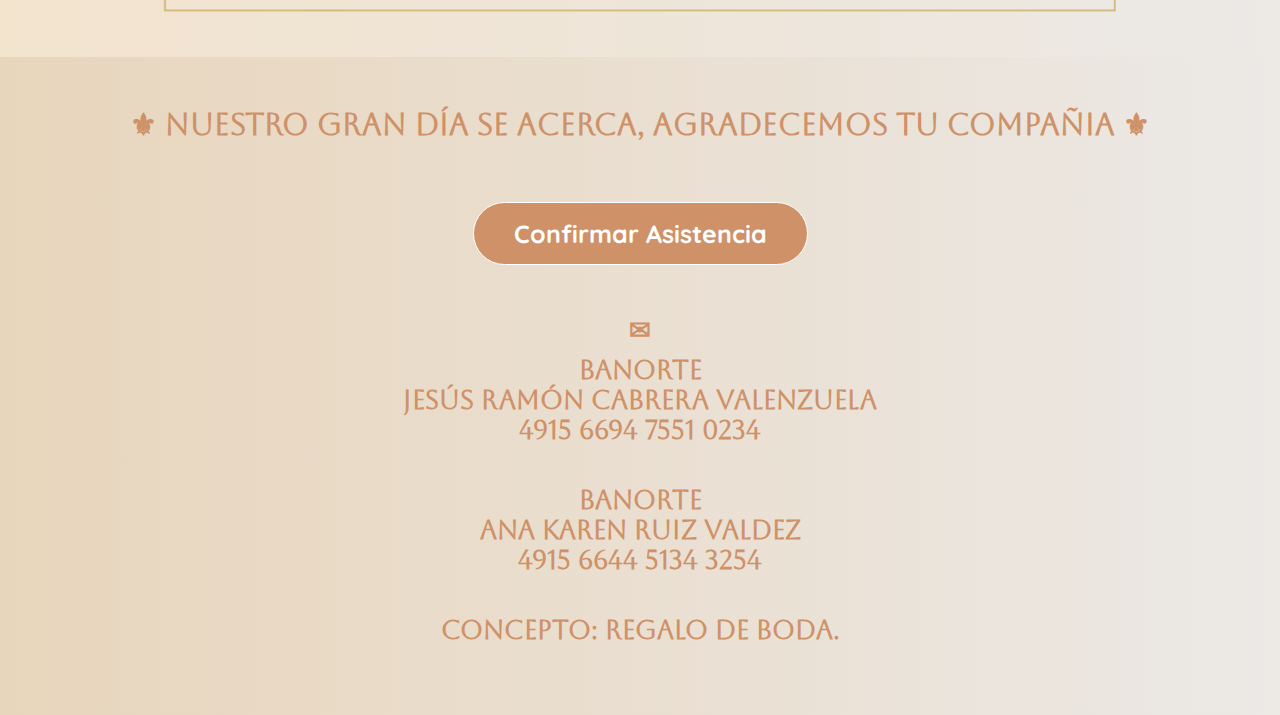
==== commit 3bd15be0: "Add files via upload" ====
--- a/index.html
+++ b/index.html
@@ -43,7 +43,7 @@
             <h2 class="titulo">⚜ Ceremonia Religiosa ⚜</h2>
             <div class="contenedor-nuestra-historia">
                 <img src="IMG/iglesiabien_3.jpg" alt="" class="imagen-religiosa">
-                <h2 class="direccion-1-1">▼Iglesia San Pedro</h2>
+                <h2 class="direccion-1-1">━━ Iglesia San Pedro ━━</h2>
                 <h2 class="direccion-1-2">▼Hermosillo - Moctezuma, San Pedro El Saucito, 83305 San Pedro el Saucito, Son.</h2>
             </div>
             <!-- <div class = "ver-direccion">
@@ -61,10 +61,10 @@
         </section>
 
         <section class="contenedor Ceremonia-Civil">
-            <h2 class="titulo">⚜ Ceremonia Civil ⚜</h2>
+            <h2 class="titulo1-2">⚜ Ceremonia Civil ⚜</h2>
             <div class="contenedor-nuestra-boda">
                 <img src="IMG/fincabien3.jpeg" alt="" class="imagen-civil">
-                <h2 class="direccion-2-1">▼Finca La Estampida</h2>
+                <h2 class="direccion-2-1">━━ Finca La Estampida ━━</h2>
                 <h2 class="direccion-2-2">▼83305 Campestre, La Finca, 83305 San Pedro el Saucito, Son.</h2>
             </div> 
             <!-- <div class = "ver-direccion-2">
--- a/css/estilos.css
+++ b/css/estilos.css
@@ -17,7 +17,7 @@
 
 
 .titulo{
-    color:   rgb(99, 131, 121);
+    color:   rgb(90, 116, 112);
     font-size: 40px;
     text-align: center;
     margin-bottom: 30px;
@@ -26,51 +26,73 @@
 
 
 .titulo2{
+    color:  rgb(207, 145, 104);
+    font-size: 40px;
+    text-align: center;
+    padding-top: 60px;
+    margin-bottom: 0px;
+}
+
+.titulo3{
+    color:   rgb(207, 145, 104);
+    font-size: 40px;
+    text-align: center;
+    margin-bottom: 60px;
+}
+
+.titulo4{
+    color:  rgb(207, 145, 104);
+    font-size: 30px;
+    text-align: center;
+    margin-bottom: 50px;
+}
+
+.direccion-1-1{
+    font-family: 'Quicksand', sans-serif;
+    font-size: 35px;
+    margin-top: 30px;
     color:  rgb(99, 131, 121);
-    font-size: 40px;
-    text-align: center;
-    margin-bottom: 60px;
-}
-
-.titulo3{
-    color:   rgb(99, 131, 121);
-    font-size: 40px;
-    text-align: center;
-    margin-bottom: 60px;
-}
-
-.titulo4{
+}
+
+.direccion-1-2{
+    font-family: 'Quicksand', sans-serif;
+    font-size: 25px;
+    margin-top: 30px;
     color:  rgb(99, 131, 121);
-    font-size: 40px;
-    text-align: center;
-    margin-bottom: 60px;
-}
-
-.direccion{
-    font-family: 'Quicksand', sans-serif;
-    font-size: 25px;
-    margin-top: 30px;
-    color:  rgb(99, 131, 121);
-}
-
-.direccion2{
-    font-family: 'Quicksand', sans-serif;
-    font-size: 25px;
+}
+
+.direccion-2-1{
+    font-family: 'Quicksand', sans-serif;
+    font-size: 35px;
     margin-top: 30px;
     color: rgb(99, 131, 121);
 }
 
+.direccion-2-2{
+    font-family: 'Quicksand', sans-serif;
+    font-size: 25px;
+    margin-top: 30px;
+    color: rgb(99, 131, 121);
+}
+
+.description{
+    background-color: rgba(243, 234, 227, 0.521);
+    background: #ECE9E6;  /* fallback for old browsers */
+    background: -webkit-linear-gradient(to right, #FFFFFF, #ECE9E6);  /* Chrome 10-25, Safari 5.1-6 */
+    background: linear-gradient(to right, #517c75b7, #ECE9E6); /* W3C, IE 10+/ Edge, Firefox 16+, Chrome 26+, Opera 12+, Safari 7+ */ 
+}
 
 .Ceremonia-Religiosa{
     font-size: 50px;
     text-align: center;
     margin-bottom: 0px;  
     margin: 0;
+    margin-top: 0px;
     border-image-width: 400px; 
     background-color: rgba(243, 234, 227, 0.521);
     background: #ECE9E6;  /* fallback for old browsers */
     background: -webkit-linear-gradient(to right, #FFFFFF, #ECE9E6);  /* Chrome 10-25, Safari 5.1-6 */
-    background: linear-gradient(to right, #9fc3c5, #ECE9E6); /* W3C, IE 10+/ Edge, Firefox 16+, Chrome 26+, Opera 12+, Safari 7+ */
+    background: linear-gradient(to right, #517c75b7, #ECE9E6); /* W3C, IE 10+/ Edge, Firefox 16+, Chrome 26+, Opera 12+, Safari 7+ */
 }
 
 .imagen-religiosa{
@@ -124,7 +146,7 @@
 .Ceremonia-Civil{
     font-size: 40px;
     text-align: center;
-    margin-bottom: 70px;  
+    margin-bottom: 0px;  
     background-color: rgba(243, 234, 227, 0.521);
     background: #ECE9E6;  /* fallback for old browsers */
     background: -webkit-linear-gradient(to right, #FFFFFF, #ECE9E6);  /* Chrome 10-25, Safari 5.1-6 */
@@ -134,28 +156,28 @@
     background-color: rgba(243, 234, 227, 0.521);
     background: #ECE9E6;  /* fallback for old browsers */
     background: -webkit-linear-gradient(to right, #FFFFFF, #ECE9E6);  /* Chrome 10-25, Safari 5.1-6 */
-    background: linear-gradient(to right, #9fc3c5, #ECE9E6); /* W3C, IE 10+/ Edge, Firefox 16+, Chrome 26+, Opera 12+, Safari 7+ */
+    background: linear-gradient(to right, #517c75b7, #ECE9E6); /* W3C, IE 10+/ Edge, Firefox 16+, Chrome 26+, Opera 12+, Safari 7+ */
 }
 
 .Codigo-de-vestimenta{
     font-size: 40px;
     text-align: center;
-    margin-bottom: 70px;  
-    background-color: rgba(243, 234, 227, 0.521);
-    background: #ECE9E6;  /* fallback for old browsers */
-    background: -webkit-linear-gradient(to right, #FFFFFF, #ECE9E6);  /* Chrome 10-25, Safari 5.1-6 */
-    background: linear-gradient(to right, #FFFFFF, #ECE9E6); /* W3C, IE 10+/ Edge, Firefox 16+, Chrome 26+, Opera 12+, Safari 7+ */
+    margin-bottom: 0px;  
+    background-color: rgba(182, 150, 129, 0.521);
+    background: #ECE9E6;  /* fallback for old browsers */
+    background: -webkit-linear-gradient(to right, #FFFFFF, #ECE9E6);  /* Chrome 10-25, Safari 5.1-6 */
+    background: linear-gradient(to right, #f1e0c8e5, #ECE9E6); /* W3C, IE 10+/ Edge, Firefox 16+, Chrome 26+, Opera 12+, Safari 7+ */
     background-color: rgba(243, 234, 227, 0.521);
 }
 
 .Itinerario{
     font-size: 40px;
     text-align: center;
-    margin-bottom: 60px; 
-    background-color: rgba(243, 234, 227, 0.521);
-    background: #ECE9E6;  /* fallback for old browsers */
-    background: -webkit-linear-gradient(to right, #FFFFFF, #ECE9E6);  /* Chrome 10-25, Safari 5.1-6 */
-    background: linear-gradient(to right, #FFFFFF, #ECE9E6); /* W3C, IE 10+/ Edge, Firefox 16+, Chrome 26+, Opera 12+, Safari 7+ */
+    margin-bottom: 0px; 
+    background-color: rgba(243, 234, 227, 0.521);
+    background: #ECE9E6;  /* fallback for old browsers */
+    background: -webkit-linear-gradient(to right, #FFFFFF, #ECE9E6);  /* Chrome 10-25, Safari 5.1-6 */
+    background: linear-gradient(to right, #f1e0c8e5, #ECE9E6); /* W3C, IE 10+/ Edge, Firefox 16+, Chrome 26+, Opera 12+, Safari 7+ */
 }
 
 .imagen-about-us{
@@ -177,18 +199,28 @@
     height: auto;*/
 }
 
-.banco{
+.asistencia-banco{
     font-size: 17px;
     font-family: 'Aboreto', cursive;
     text-align: center;
-    color:  rgb(99, 131, 121);
+    color:  rgb(207, 145, 104);
     border-image-width: 400px; 
     padding-bottom: 70px; 
     padding-top: 50px; 
     background-color: rgba(243, 234, 227, 0.521);
     background: #ECE9E6;  /* fallback for old browsers */
     background: -webkit-linear-gradient(to right, #FFFFFF, #ECE9E6);  /* Chrome 10-25, Safari 5.1-6 */
-    background: linear-gradient(to right, #9fc3c5, #ECE9E6); /* W3C, IE 10+/ Edge, Firefox 16+, Chrome 26+, Opera 12+, Safari 7+ */
+    background: linear-gradient(to right, #e6d1b5e5, #ECE9E6); /* W3C, IE 10+/ Edge, Firefox 16+, Chrome 26+, Opera 12+, Safari 7+ */
+}
+
+.datos-ramon{
+    padding-bottom: 40px; 
+    padding-top: 10px; 
+}
+
+.datos-anakaren{
+    padding-bottom: 40px; 
+    padding-top: 0px; 
 }
 
 .button{
@@ -206,7 +238,7 @@
     padding-left:40px;
     padding-right:40px;
     border-color: #ffffff;
-    border-width: 3px;
+    border-width: 1px;
     border-style: solid;
     border-radius:35px;
 }
@@ -227,12 +259,32 @@
     padding-left:40px;
     padding-right:40px;
     border-color: #ffffff;
-    border-width: 3px;
+    border-width: 1px;
     border-style: solid;
     border-radius:35px;
 }
 
-
+.button3{
+    font-family: 'Quicksand', sans-serif;
+    font-size: 25px;
+    color: rgb(255, 255, 255);
+    background-color: rgb(207, 145, 104);
+    font-weight: bold;
+    text-align: center;
+    margin-top: 10px;
+    margin-bottom: 50px;
+    border:none;
+    padding-top:15px;
+    padding-bottom:15px;
+    padding-left:40px;
+    padding-right:40px;
+    border-color: #ffffff;
+    border-width: 1px;
+    border-style: solid;
+    border-radius:35px;
+}
+
+/*
 @media (max-width: 767px){
     .titulo{
         color:   rgb(99, 131, 121);
@@ -322,3 +374,4 @@
     }
     
 }
+*/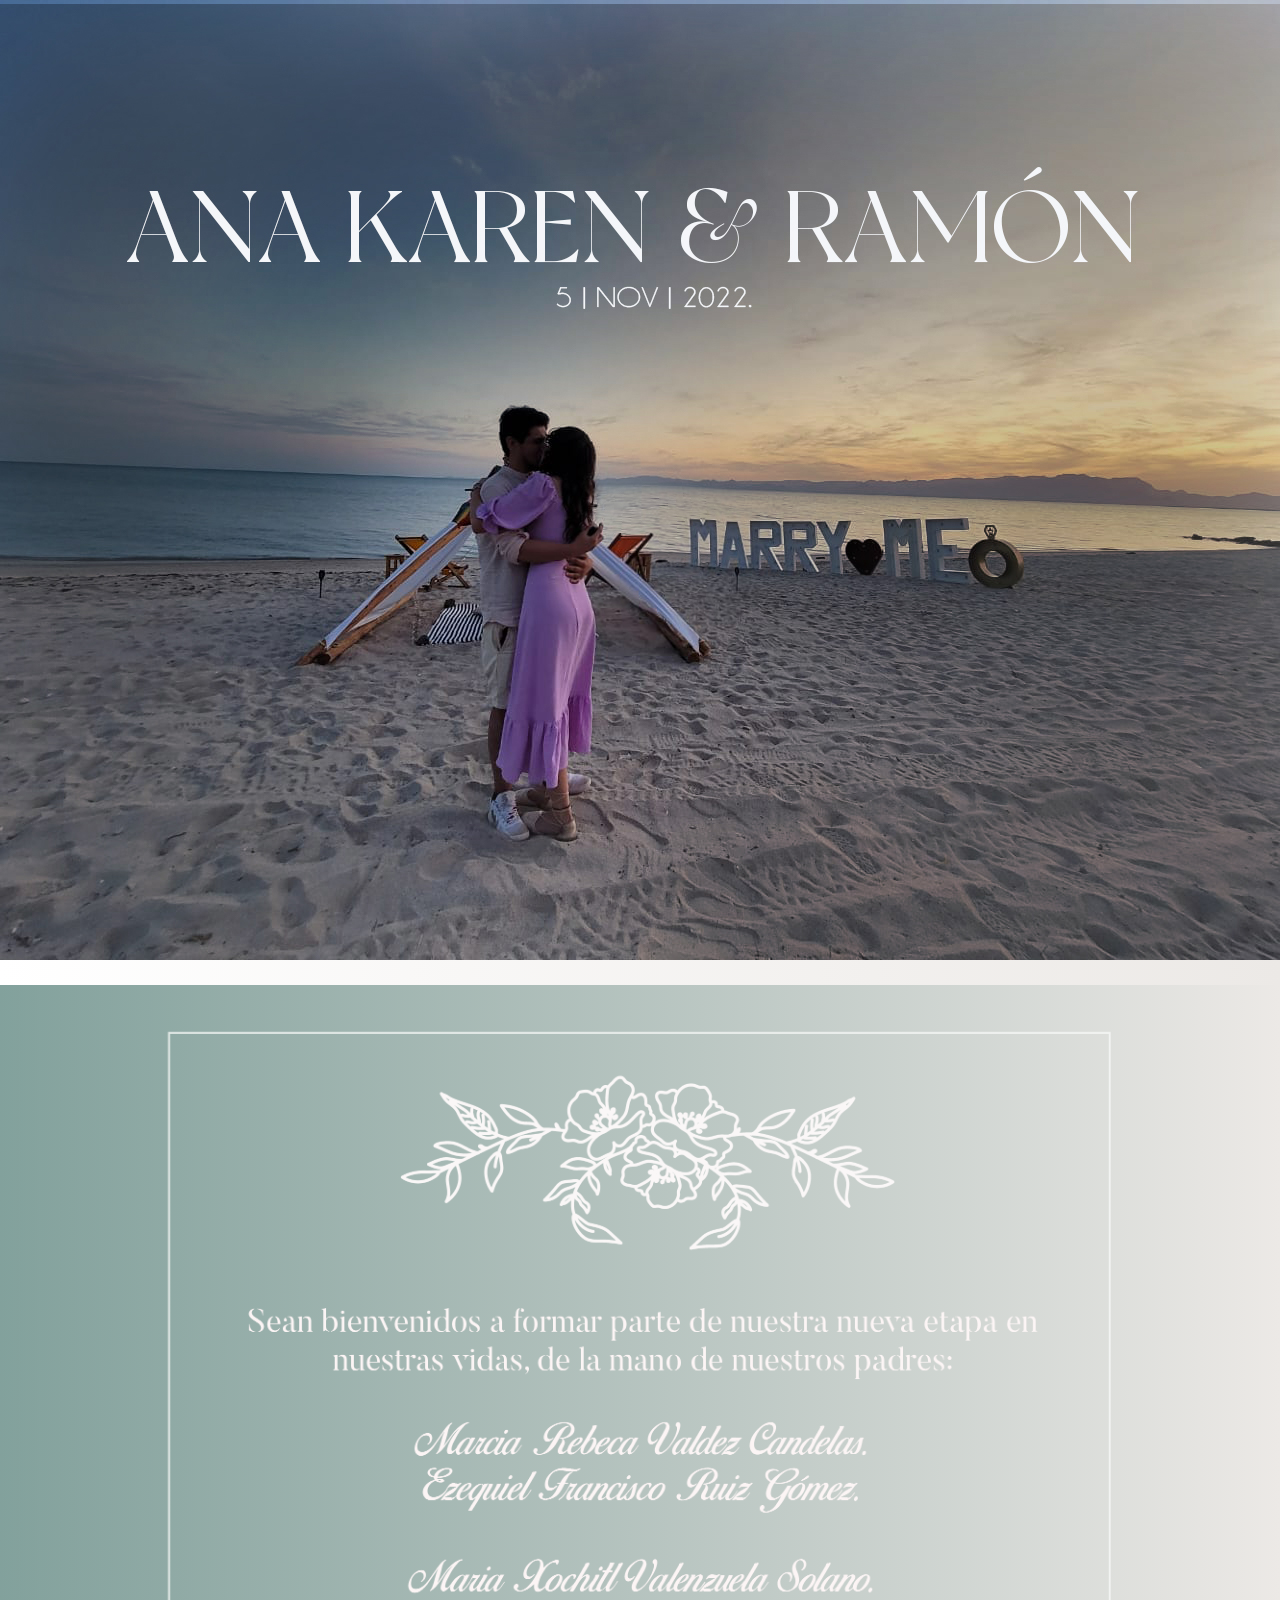
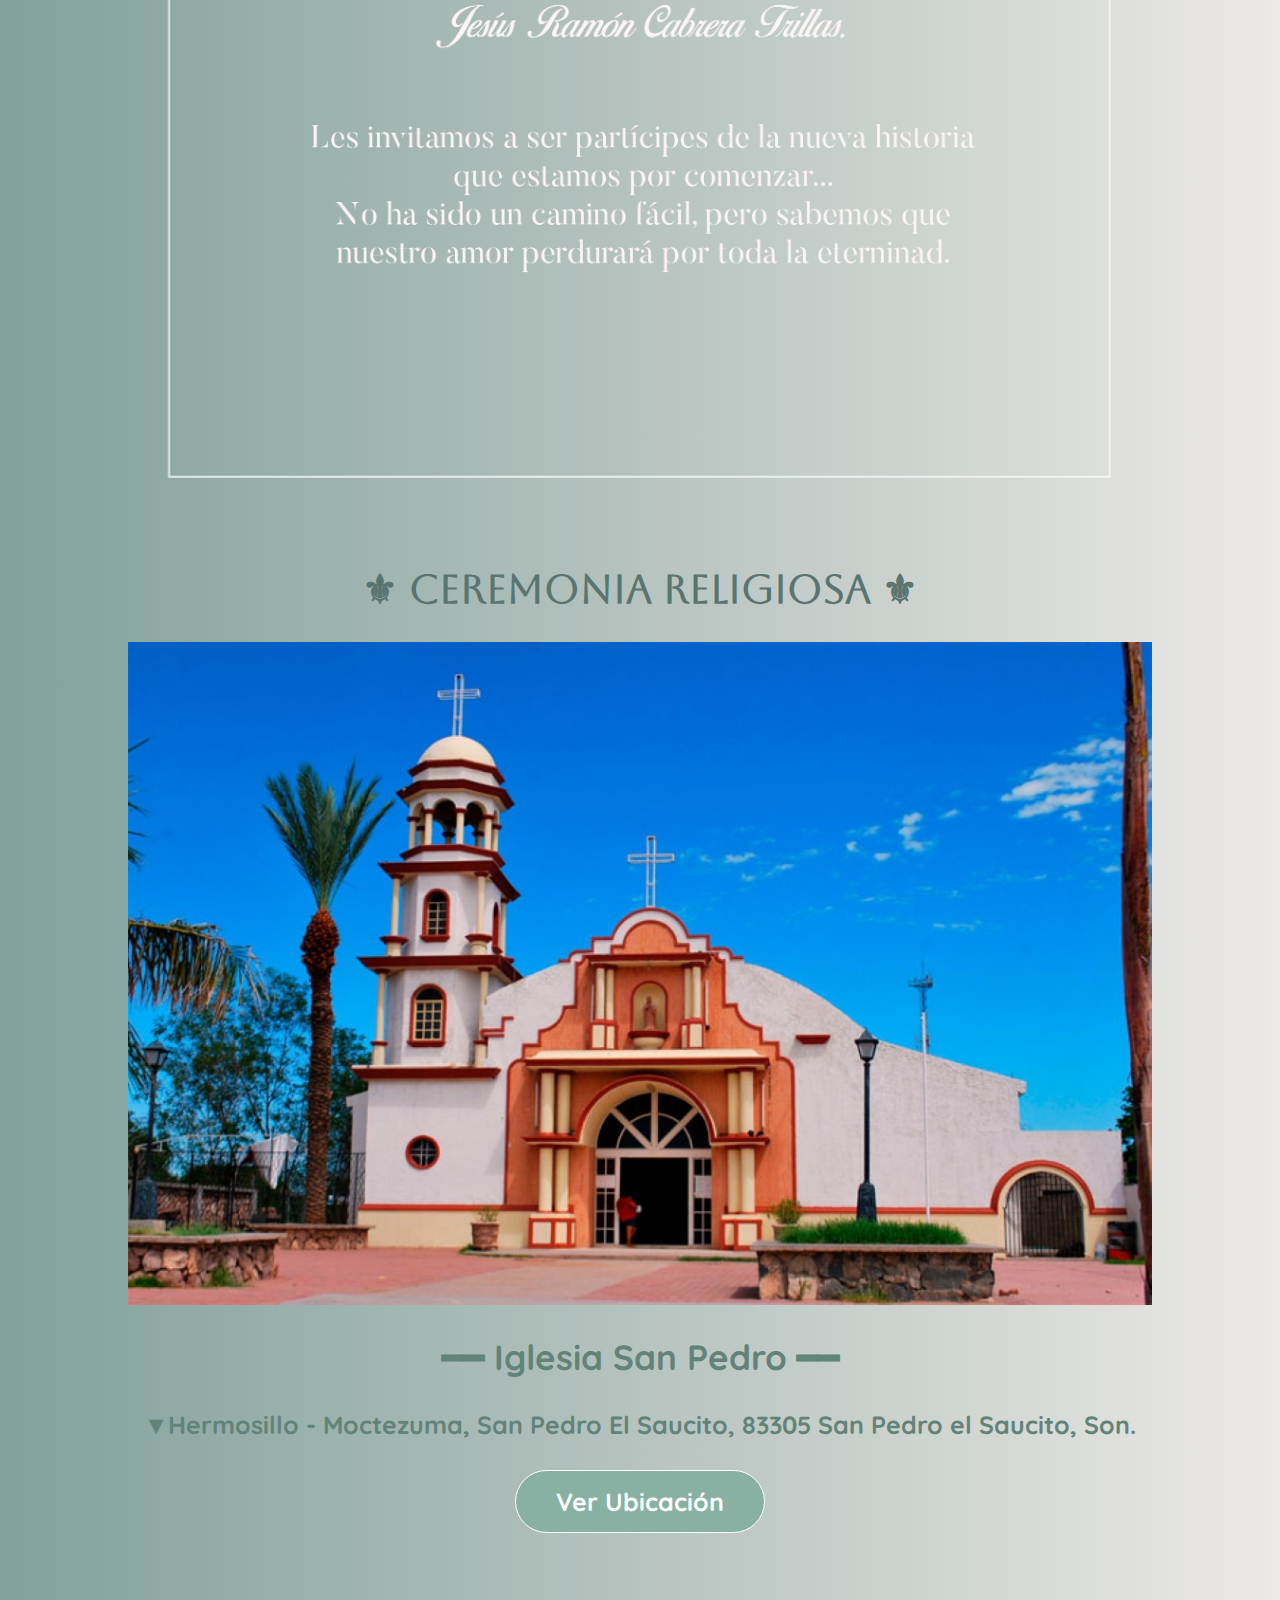
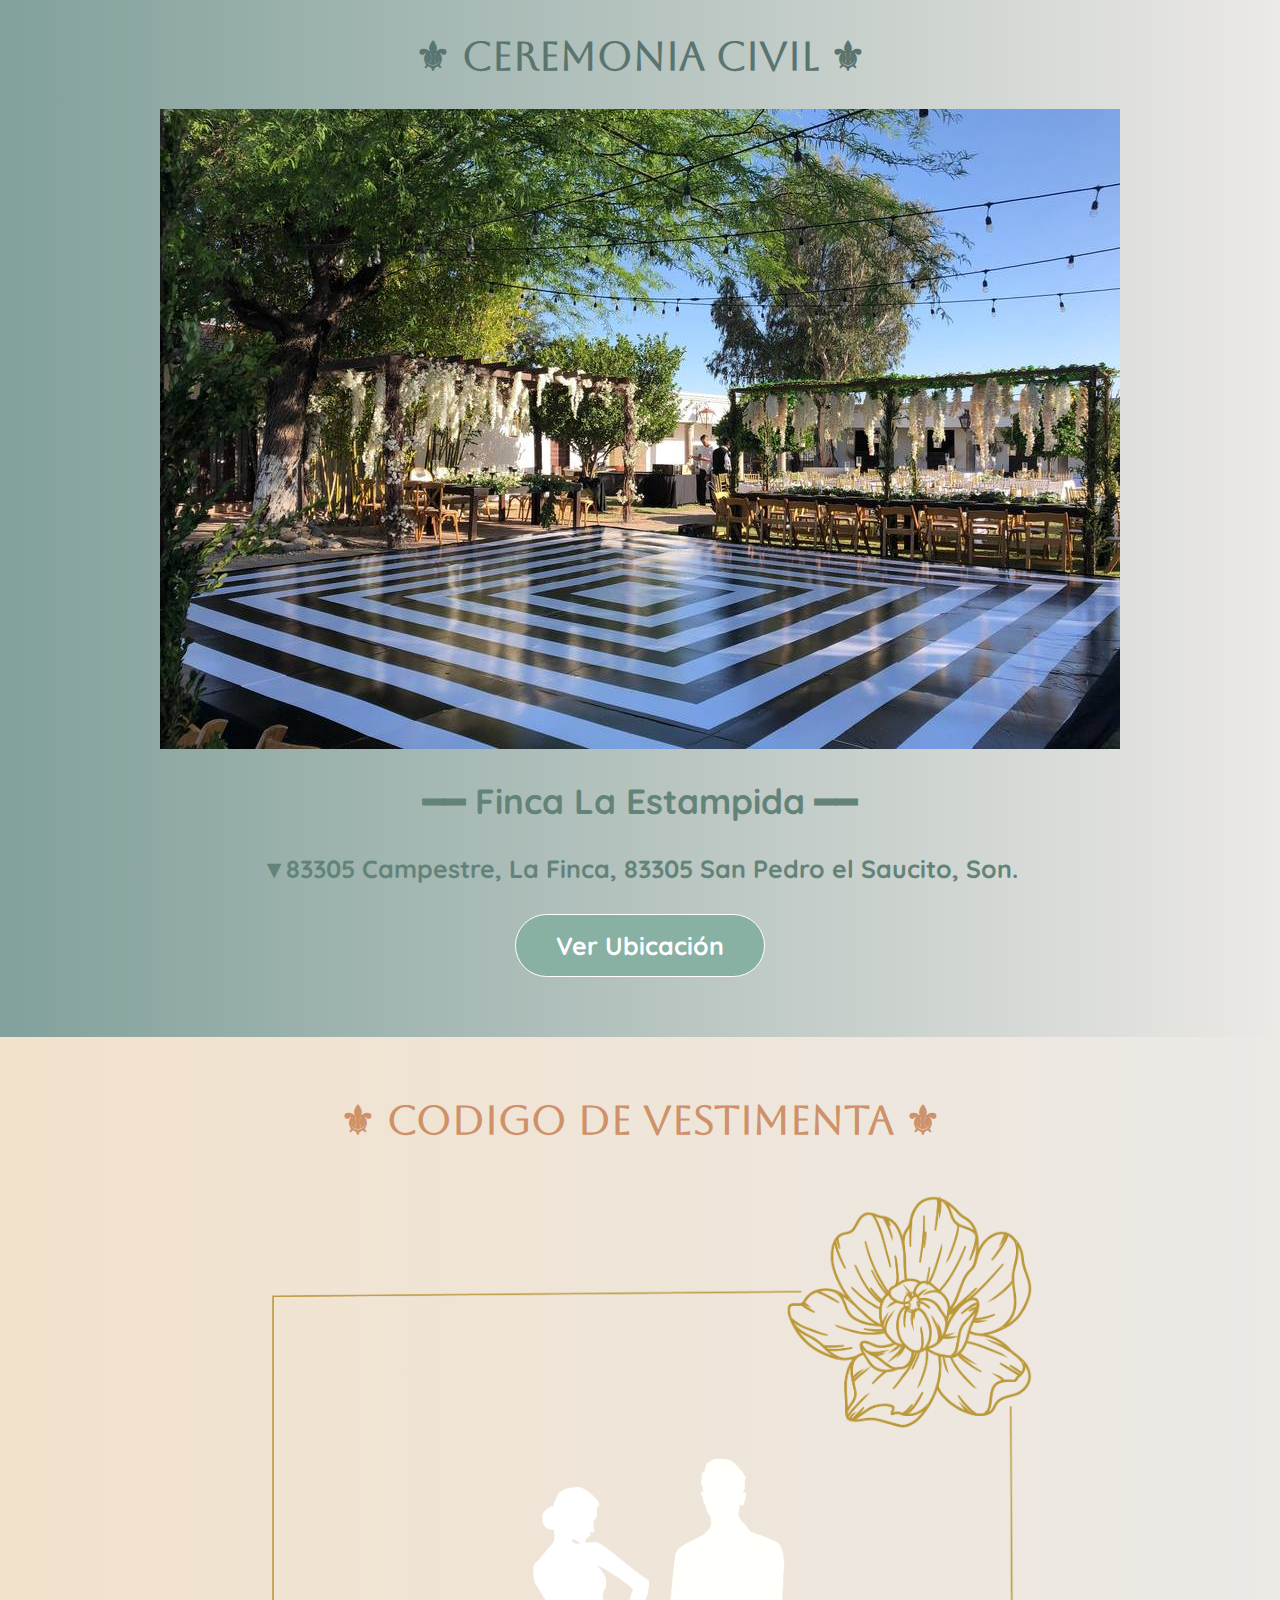
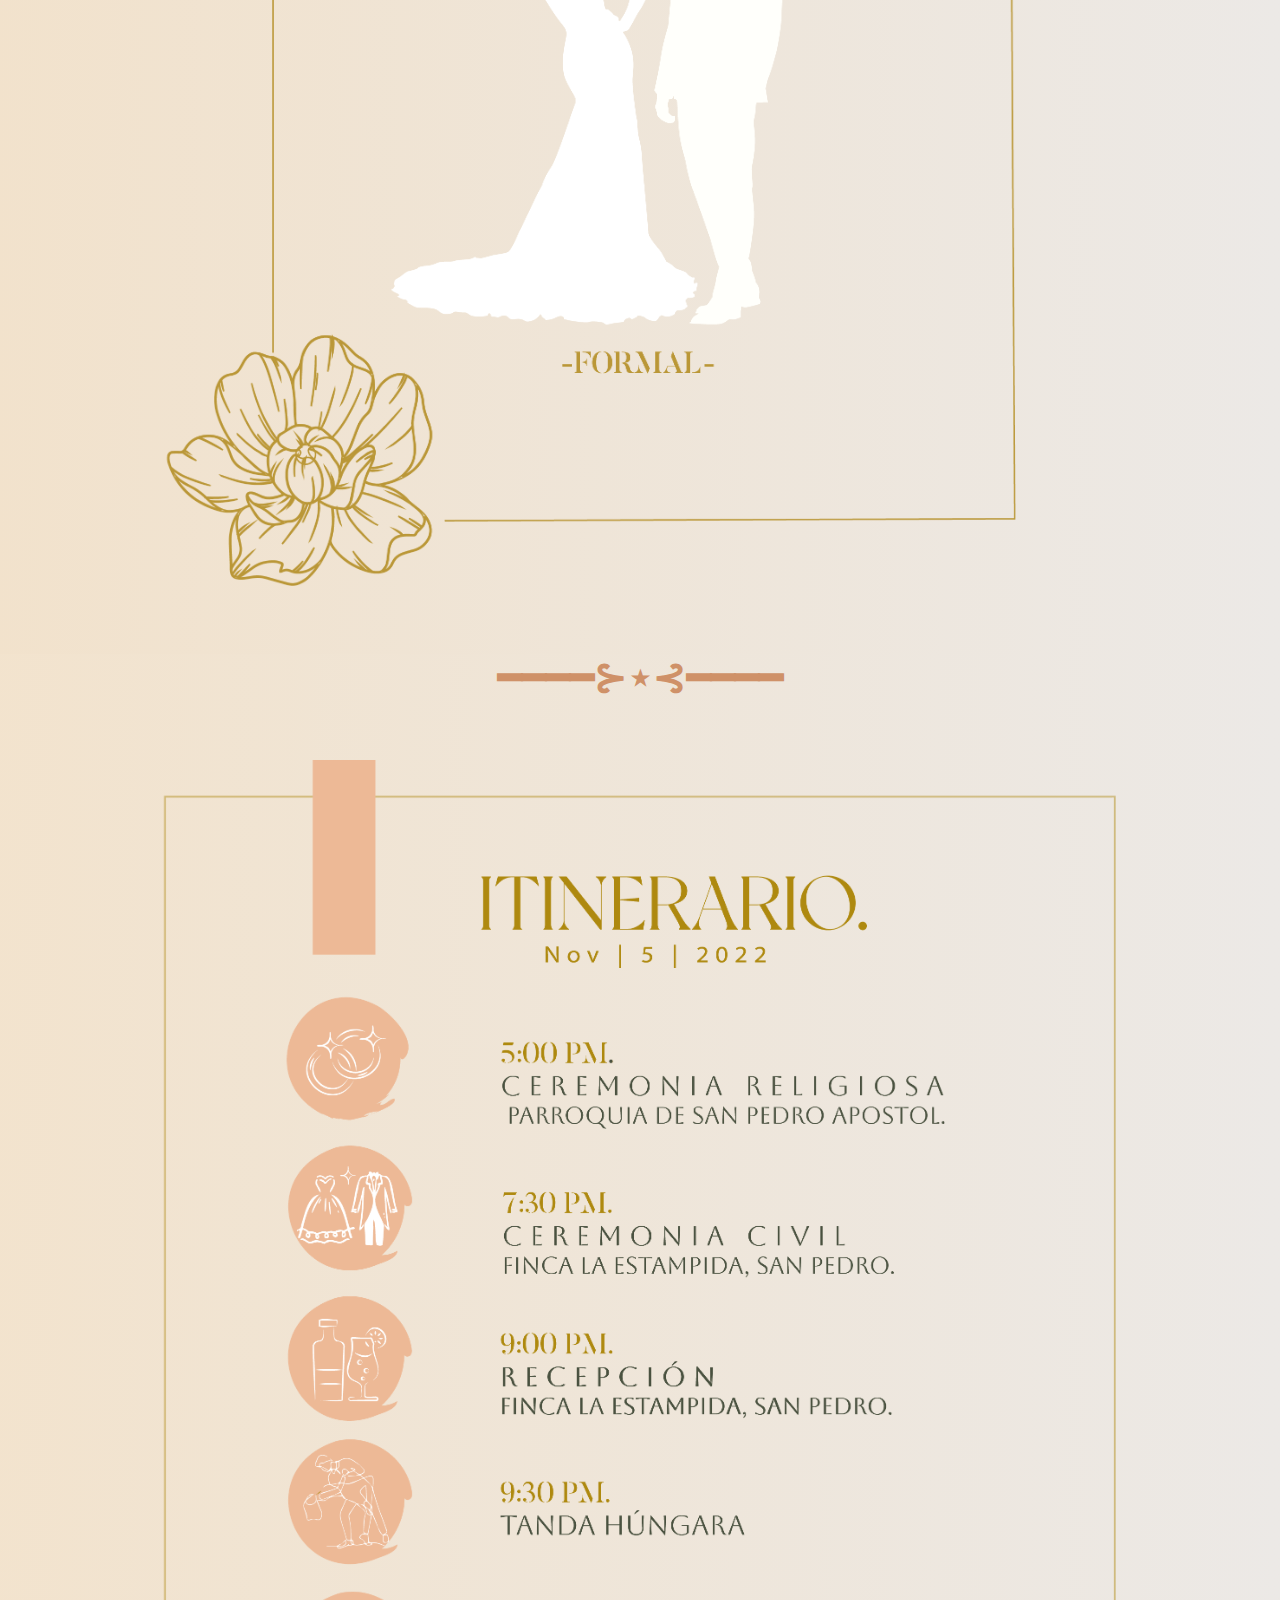
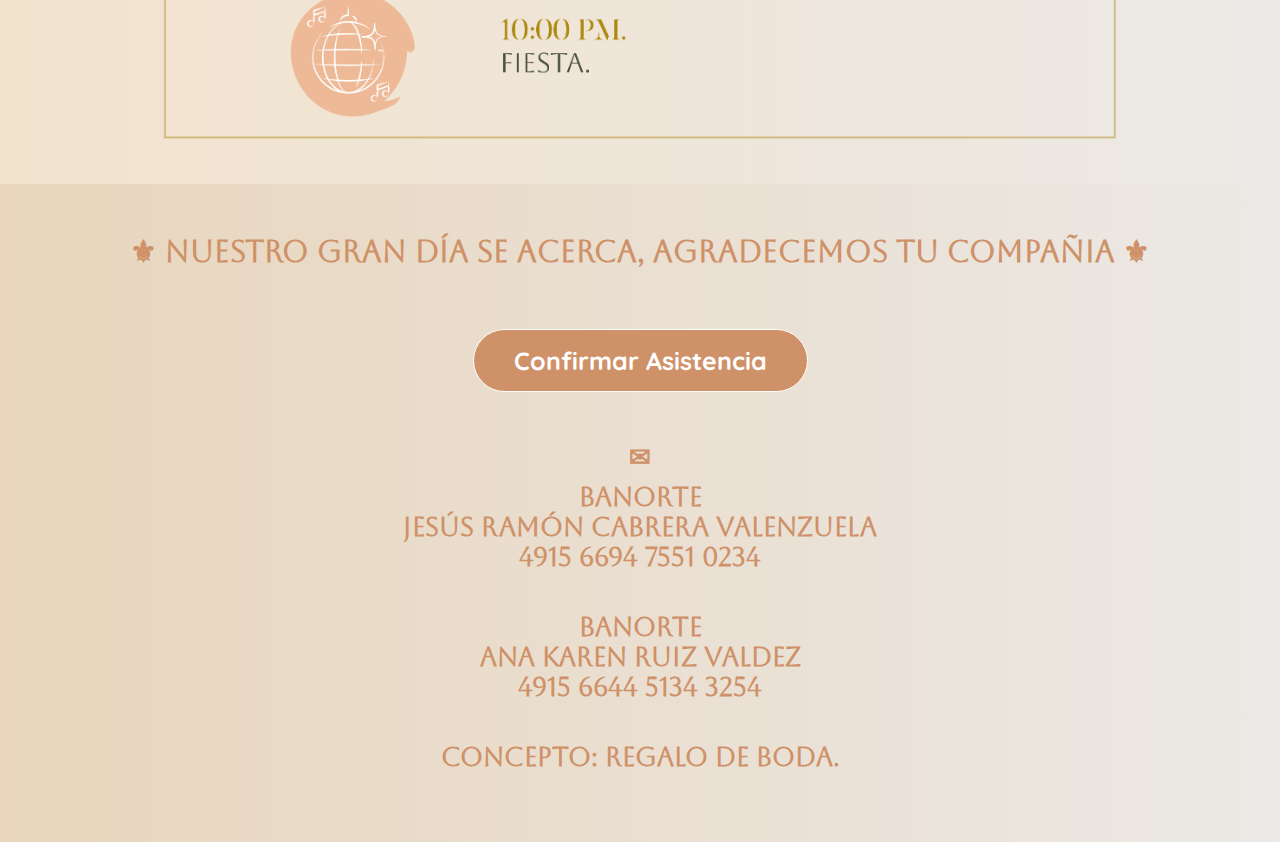
==== commit bb31b06f: "Add files via upload" ====
--- a/index.html
+++ b/index.html
@@ -26,10 +26,21 @@
 <body>
       
     <header>
-    
-        <section class="save-the-date">
+        <div class="desktop">
+            <img src="IMG/FOTOINVITACION.jpg" alt="" class="imagen-about-us"> 
+        </div>
+
+        <div class="movil">
+            <img src="IMG/ANAK2022.jpg" alt="" class="imagen-about-us"> 
+        </div>
+
+        <!-- <section class="desktop">
             <img src="IMG/FOTOINVITACION.jpg" alt="" class="imagen-about-us"> 
         </section>
+
+        <section class="movil">
+            <img src="IMG/ANAK2022.jpg" alt="" class="imagen-about-us"> 
+        </section>-->
     </header>
 
     <main> 
@@ -99,7 +110,7 @@
         <section class="contenedor asistencia-banco">
             <h2 class="titulo4">⚜ NUESTRO GRAN DÍA SE ACERCA, AGRADECEMOS TU COMPAÑIA ⚜</h2>
             <div class="contenedor asistencia">
-                <input type="submit" formtarget="_blank" onclick="window.location.href='https://wa.me/526421604224';" class="button3" value="Confirmar Asistencia"/>
+                <input type="submit" formtarget="_blank" onclick="window.location.href='https://wa.me/526421095093';" class="button3" value="Confirmar Asistencia"/>
             </div>
             <div class="contenedor-banco">
                 <div class="contenedor-banco"></div>
--- a/css/estilos.css
+++ b/css/estilos.css
@@ -24,6 +24,13 @@
     padding-top: 45px;
 }
 
+.titulo1-2{
+    color:   rgb(90, 116, 112);
+    font-size: 40px;
+    text-align: center;
+    margin-bottom: 30px;
+    padding-top: 100px;
+}
 
 .titulo2{
     color:  rgb(207, 145, 104);
@@ -284,7 +291,7 @@
     border-radius:35px;
 }
 
-/*
+
 @media (max-width: 767px){
     .titulo{
         color:   rgb(99, 131, 121);
@@ -294,35 +301,58 @@
         padding-top: 45px;
     }
 
+    .titulo1-2{
+        color:   rgb(90, 116, 112);
+        font-size: 20px;
+        text-align: center;
+        margin-bottom: 30px;
+        padding-top: 100px;
+    }
+
     .titulo2{
+        color:  rgb(207, 145, 104);
+        font-size: 20px;
+        text-align: center;
+        padding-top: 60px;
+        margin-bottom: 0px;
+    }
+    
+    .titulo3{
+        color:   rgb(207, 145, 104);
+        font-size: 20px;
+        text-align: center;
+        margin-bottom: 60px;
+    }
+    
+    .titulo4{
+        color:  rgb(207, 145, 104);
+        font-size: 20px;
+        text-align: center;
+        margin-bottom: 50px;
+    }
+    
+    .direccion-1-1{
+        font-family: 'Quicksand', sans-serif;
+        font-size: 17px;
+        margin-top: 30px;
         color:  rgb(99, 131, 121);
-        font-size: 20px;
-        text-align: center;
-        margin-bottom: 60px;
-    }
-    
-    .titulo3{
-        color:   rgb(99, 131, 121);
-        font-size: 20px;
-        text-align: center;
-        margin-bottom: 60px;
-    }
-    
-    .titulo4{
+    }
+    
+    .direccion-1-2{
+        font-family: 'Quicksand', sans-serif;
+        font-size: 13px;
+        margin-top: 30px;
         color:  rgb(99, 131, 121);
-        font-size: 20px;
-        text-align: center;
-        margin-bottom: 60px;
-    }
-    
-    .direccion{
-        font-family: 'Quicksand', sans-serif;
-        font-size: 13px;
-        margin-top: 30px;
-        color:  rgb(99, 131, 121);
-    }
-    
-    .direccion2{
+    }
+    
+    .direccion-2-1{
+        font-family: 'Quicksand', sans-serif;
+        font-size: 17px;
+        margin-top: 30px;
+        color: rgb(99, 131, 121);
+    }
+    
+    .direccion-2-2{
         font-family: 'Quicksand', sans-serif;
         font-size: 13px;
         margin-top: 30px;
@@ -344,7 +374,7 @@
         padding-left:40px;
         padding-right:40px;
         border-color: #ffffff;
-        border-width: 3px;
+        border-width: 1px;
         border-style: solid;
         border-radius:35px;
     }
@@ -364,14 +394,60 @@
         padding-left:40px;
         padding-right:40px;
         border-color: #ffffff;
-        border-width: 3px;
+        border-width: 1px;
         border-style: solid;
         border-radius:35px;
     }
     
-    .banco{
+    .button3{
+        font-family: 'Quicksand', sans-serif;
+        font-size: 13px;
+        color: rgb(255, 255, 255);
+        background-color: rgb(207, 145, 104);
+        font-weight: bold;
+        text-align: center;
+        margin-top: 10px;
+        margin-bottom: 50px;
+        border:none;
+        padding-top:15px;
+        padding-bottom:15px;
+        padding-left:40px;
+        padding-right:40px;
+        border-color: #ffffff;
+        border-width: 1px;
+        border-style: solid;
+        border-radius:35px;
+    }
+
+
+    .asistencia-banco{
         font-size: 12px;
     }
     
-}
-*/+
+    .imagen-itinerario{
+        margin: auto;
+        padding-left: 0%;
+        padding-right: 0%;
+        max-width: 100%;
+        display: block;
+    }
+
+    .imagen-vestimenta{
+        margin: auto;
+        padding-left: 0%;
+        padding-right: 0%;
+        max-width: 100%;
+        display: block;
+    }
+    
+    .imagen-texto-familia{
+        margin: auto;
+        padding-left: 0%;
+        padding-right: 0%;
+        max-width: 100%;
+        display: block;
+    }
+
+
+}
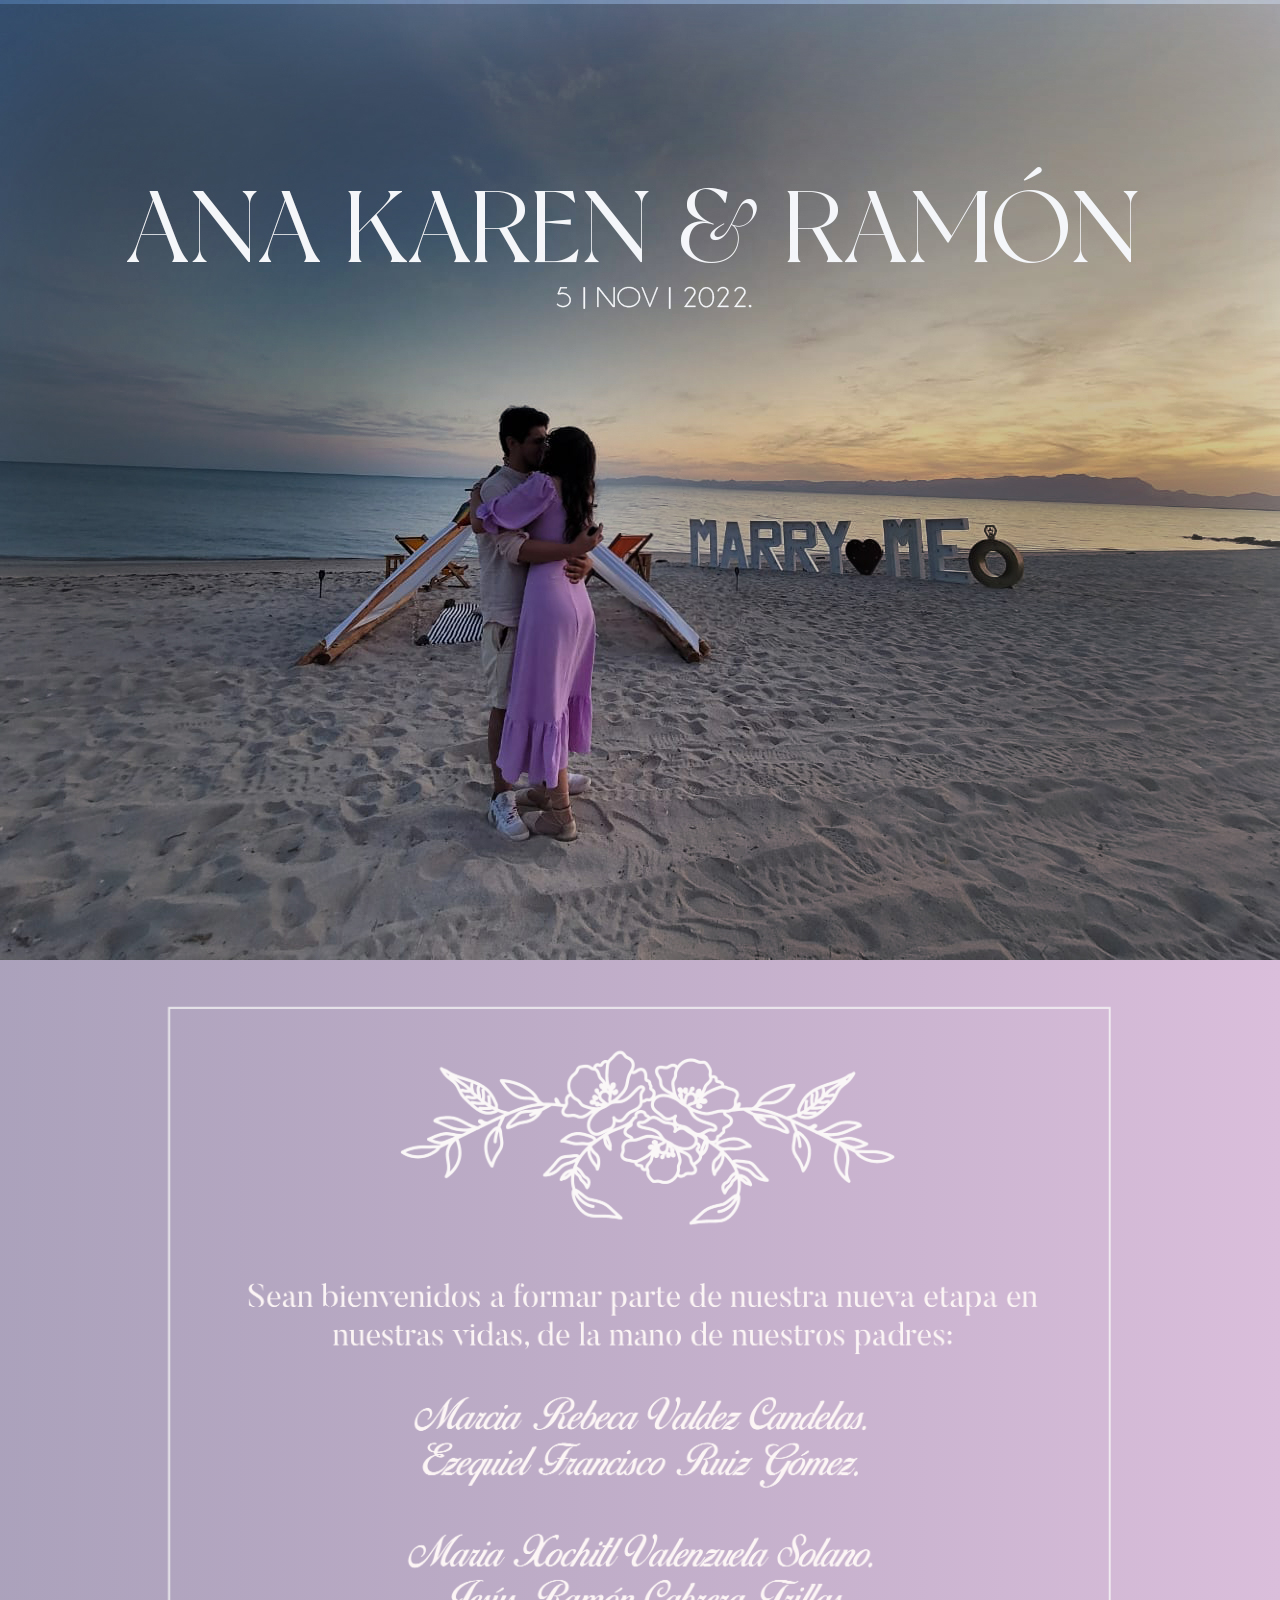
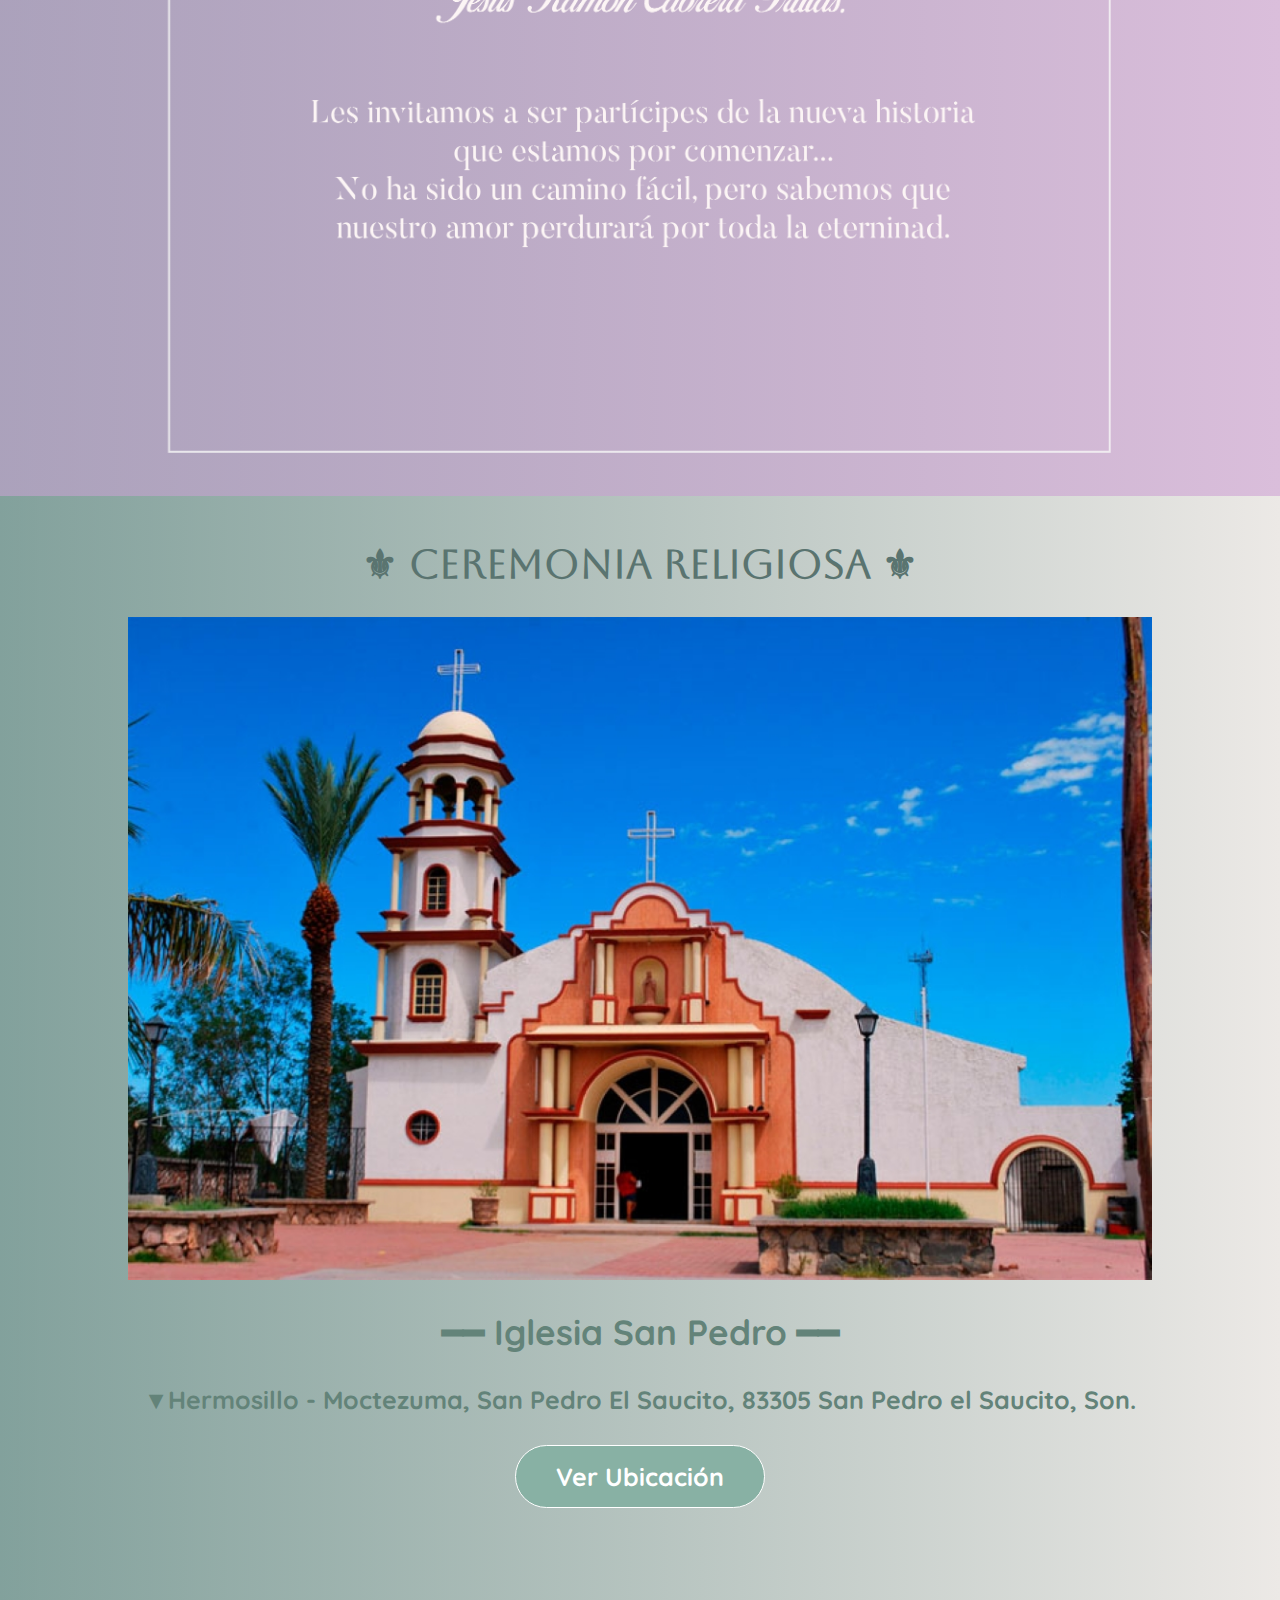
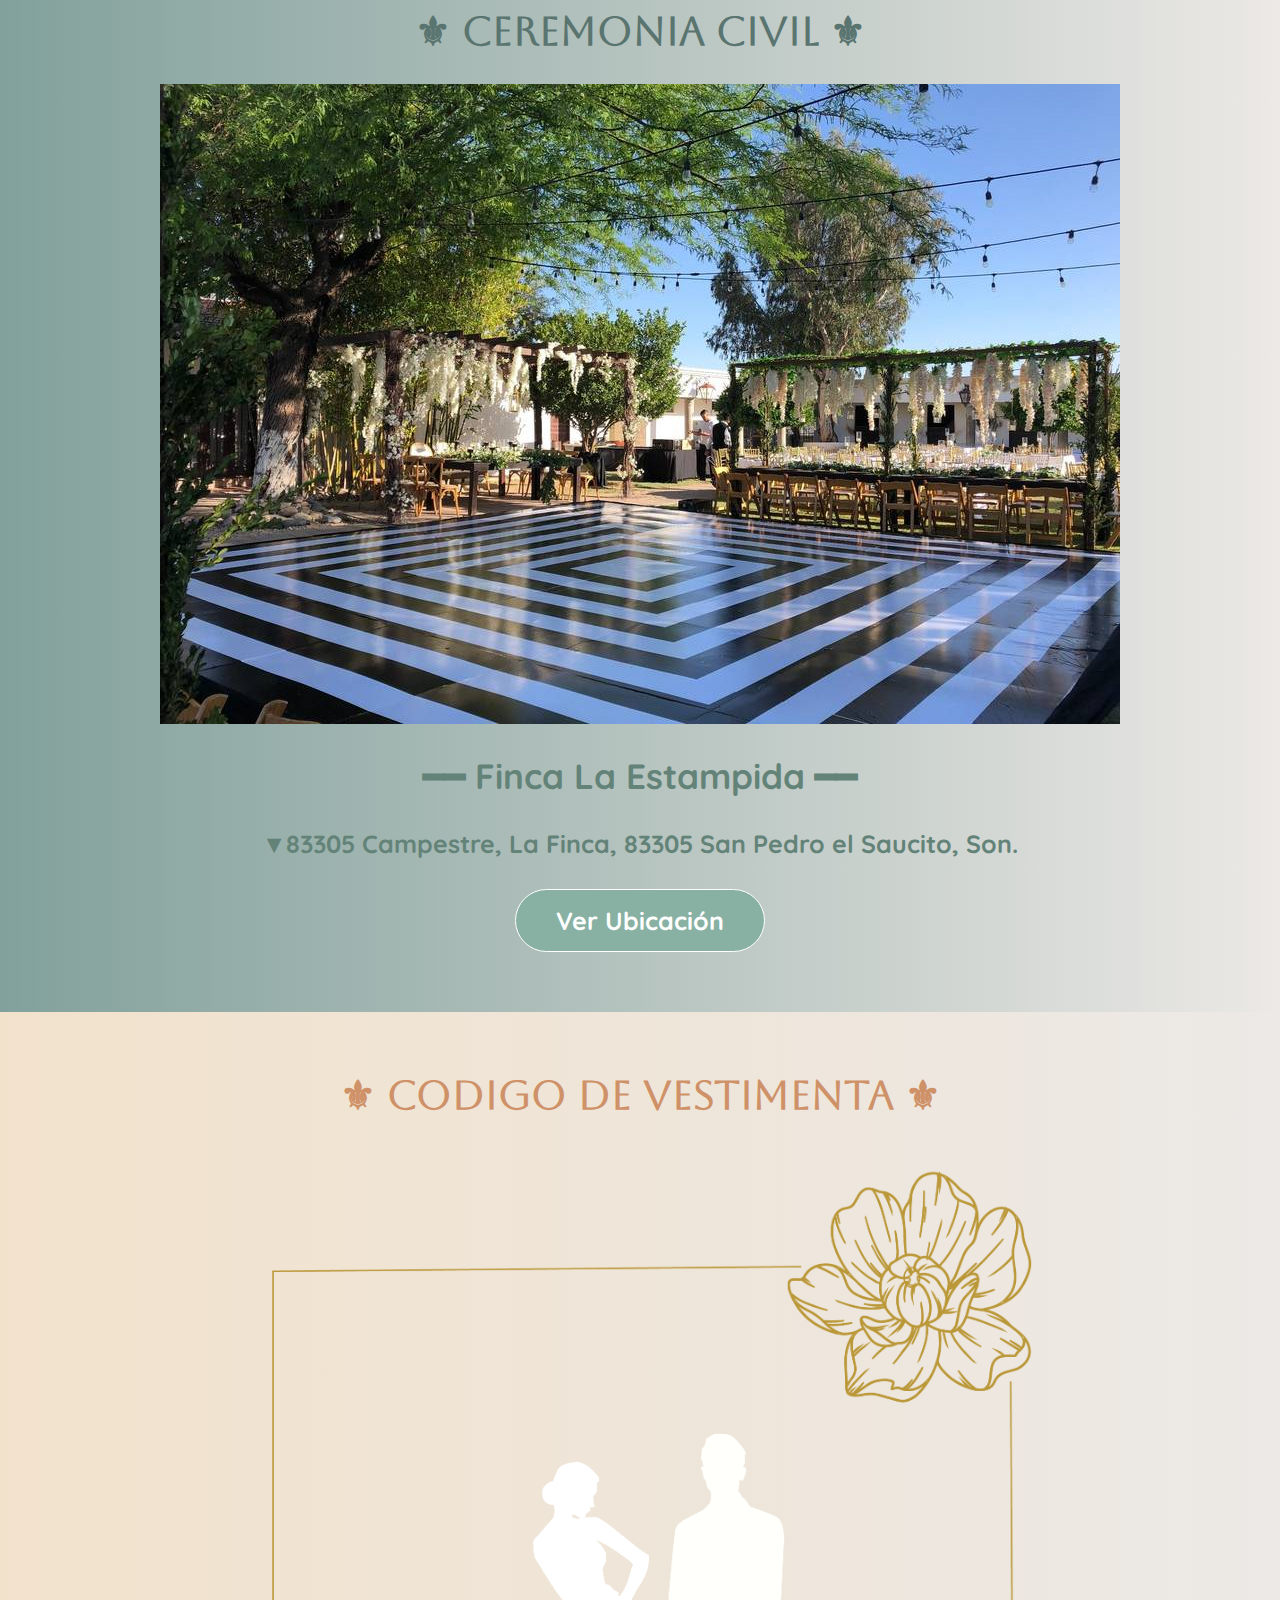
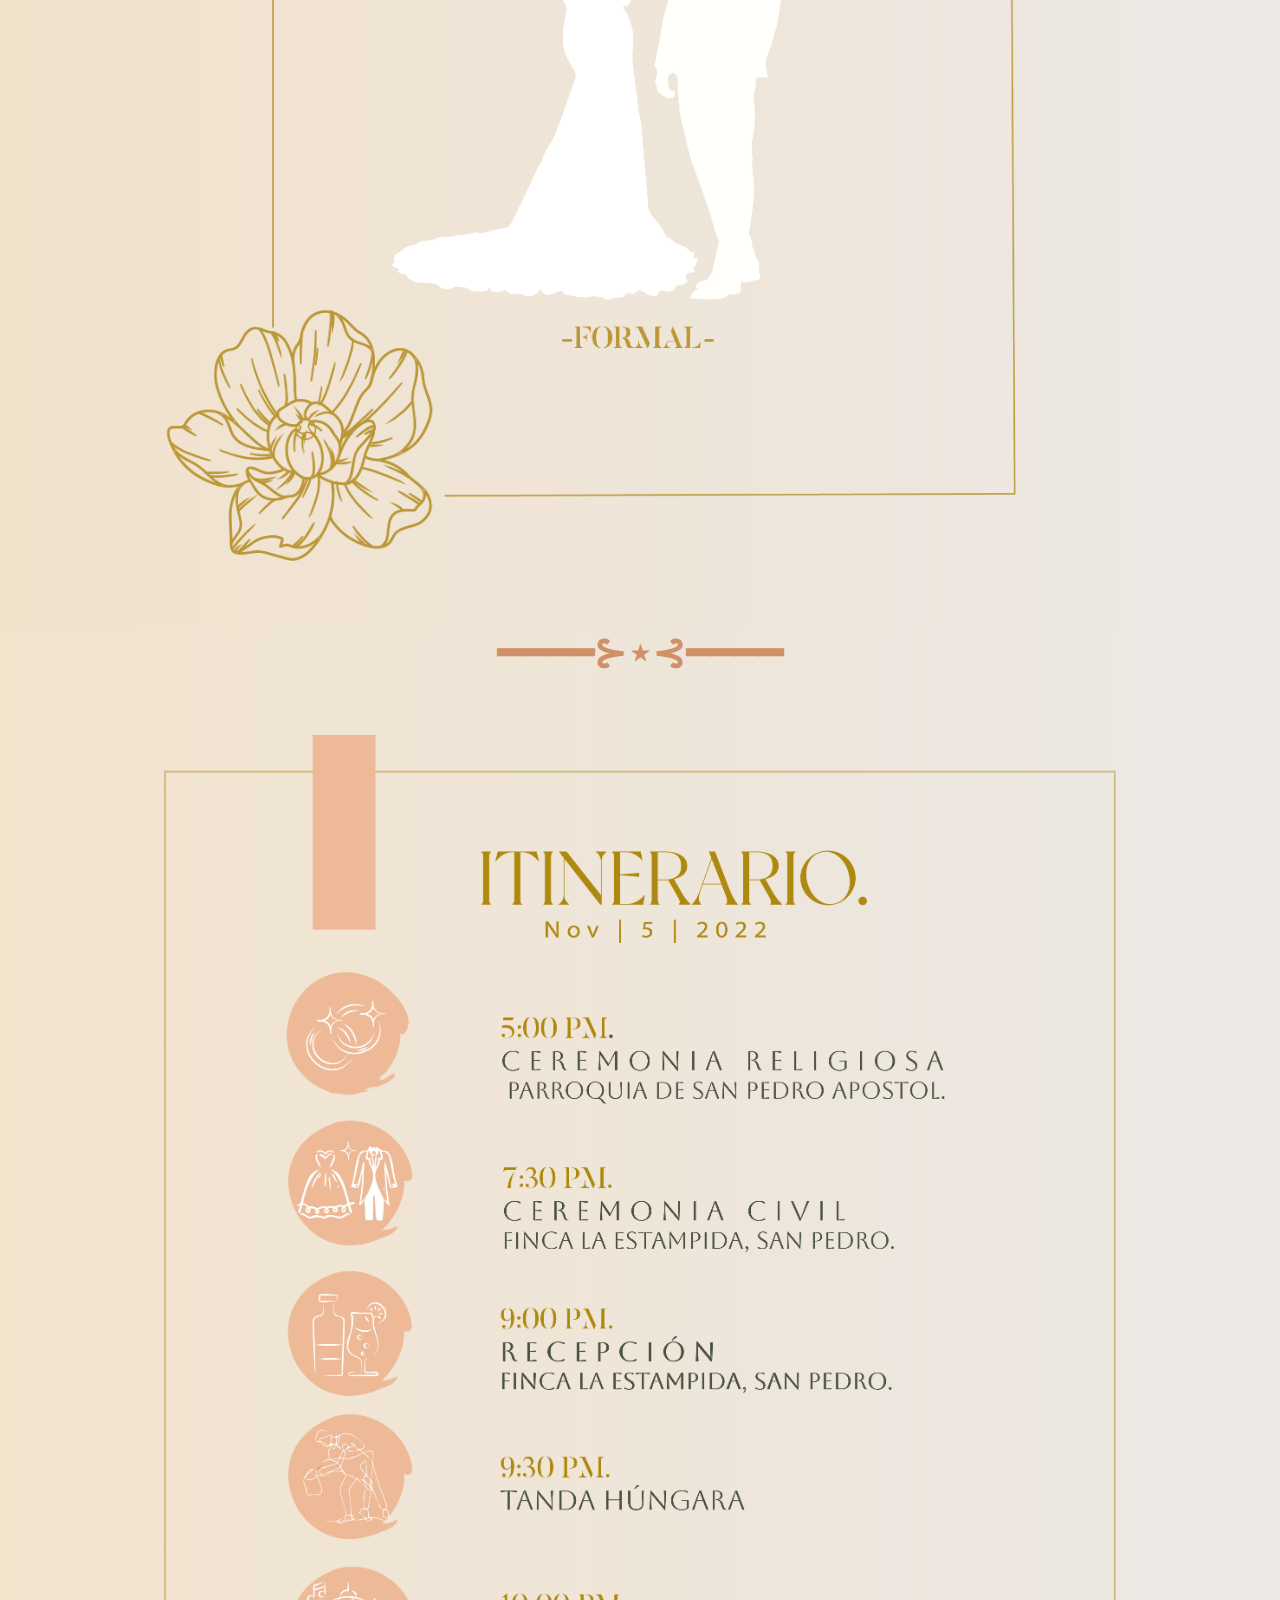
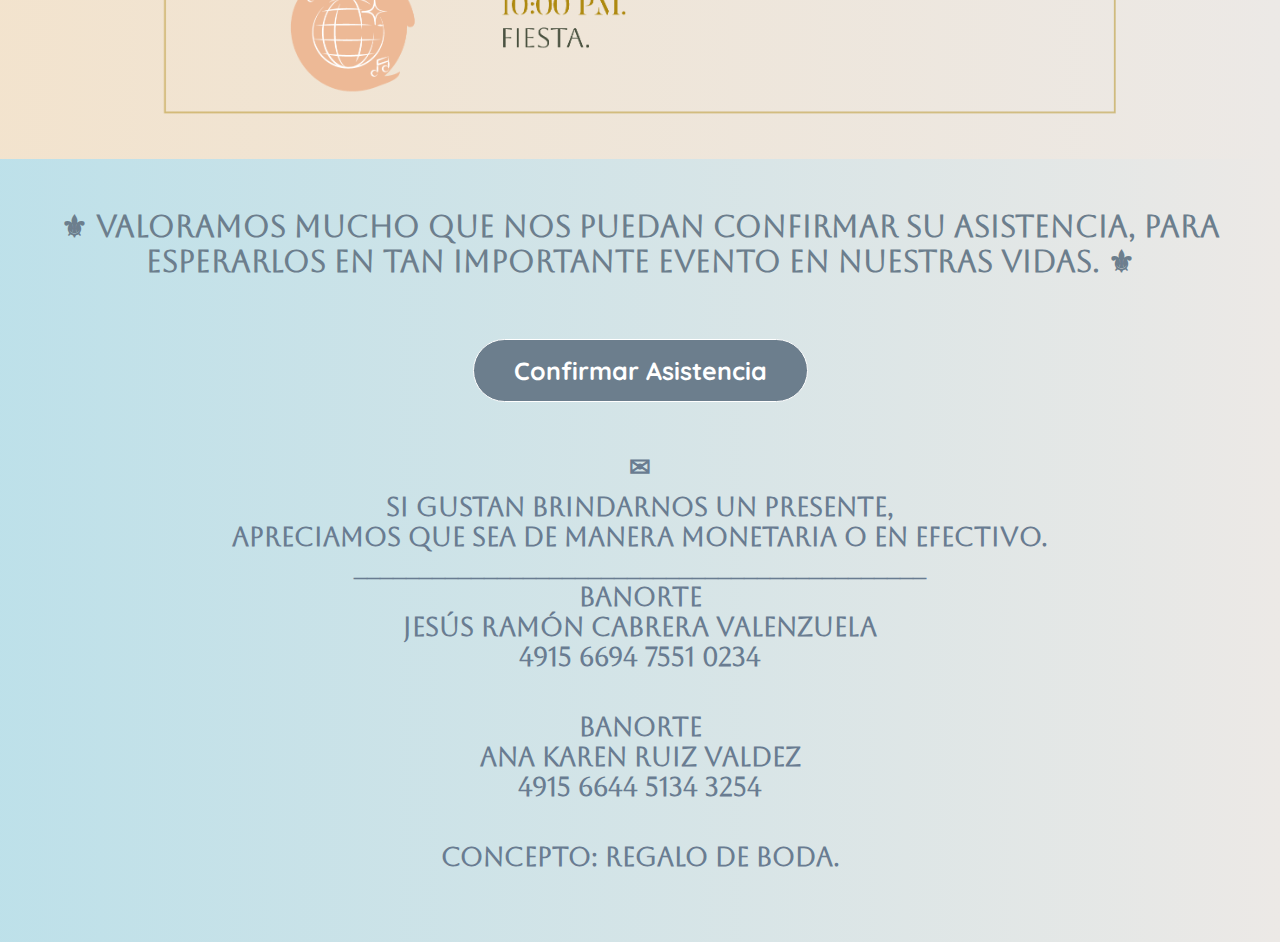
==== commit b253445a: "Add files via upload" ====
--- a/index.html
+++ b/index.html
@@ -108,7 +108,7 @@
 
     
         <section class="contenedor asistencia-banco">
-            <h2 class="titulo4">⚜ NUESTRO GRAN DÍA SE ACERCA, AGRADECEMOS TU COMPAÑIA ⚜</h2>
+            <h2 class="titulo4">⚜ Valoramos mucho que nos puedan confirmar su asistencia, para esperarlos en tan importante evento en nuestras vidas. ⚜</h2>
             <div class="contenedor asistencia">
                 <input type="submit" formtarget="_blank" onclick="window.location.href='https://wa.me/526421095093';" class="button3" value="Confirmar Asistencia"/>
             </div>
@@ -116,6 +116,9 @@
                 <div class="contenedor-banco"></div>
                 <h2> ✉</h2>
                 <div class="datos-ramon">
+                    <h2>Si gustan brindarnos un presente,</h2>
+                    <h2>apreciamos que sea de manera monetaria o en efectivo.</h2>
+                    <h2>____________________________________________</h2>
                     <h2>BANORTE</h2>
                     <h2>Jesús Ramón Cabrera Valenzuela</h2>
                     <h2>4915 6694 7551 0234</h2>
--- a/css/estilos.css
+++ b/css/estilos.css
@@ -48,7 +48,7 @@
 }
 
 .titulo4{
-    color:  rgb(207, 145, 104);
+    color:  rgb(108, 126, 141);
     font-size: 30px;
     text-align: center;
     margin-bottom: 50px;
@@ -86,7 +86,7 @@
     background-color: rgba(243, 234, 227, 0.521);
     background: #ECE9E6;  /* fallback for old browsers */
     background: -webkit-linear-gradient(to right, #FFFFFF, #ECE9E6);  /* Chrome 10-25, Safari 5.1-6 */
-    background: linear-gradient(to right, #517c75b7, #ECE9E6); /* W3C, IE 10+/ Edge, Firefox 16+, Chrome 26+, Opera 12+, Safari 7+ */ 
+    background: linear-gradient(to right, #8a7da1b7, #dabedb); /* W3C, IE 10+/ Edge, Firefox 16+, Chrome 26+, Opera 12+, Safari 7+ */ 
 }
 
 .Ceremonia-Religiosa{
@@ -191,6 +191,7 @@
     margin: auto;
     width: 100%;
     height: auto;
+    display: block;
 }
 
 .imagen-itinerario{
@@ -210,14 +211,14 @@
     font-size: 17px;
     font-family: 'Aboreto', cursive;
     text-align: center;
-    color:  rgb(207, 145, 104);
+    color:  rgb(105, 124, 145);
     border-image-width: 400px; 
     padding-bottom: 70px; 
     padding-top: 50px; 
     background-color: rgba(243, 234, 227, 0.521);
     background: #ECE9E6;  /* fallback for old browsers */
     background: -webkit-linear-gradient(to right, #FFFFFF, #ECE9E6);  /* Chrome 10-25, Safari 5.1-6 */
-    background: linear-gradient(to right, #e6d1b5e5, #ECE9E6); /* W3C, IE 10+/ Edge, Firefox 16+, Chrome 26+, Opera 12+, Safari 7+ */
+    background: linear-gradient(to right, #b6dde7e5, #ECE9E6); /* W3C, IE 10+/ Edge, Firefox 16+, Chrome 26+, Opera 12+, Safari 7+ */
 }
 
 .datos-ramon{
@@ -275,7 +276,7 @@
     font-family: 'Quicksand', sans-serif;
     font-size: 25px;
     color: rgb(255, 255, 255);
-    background-color: rgb(207, 145, 104);
+    background-color: rgb(108, 126, 141);
     font-weight: bold;
     text-align: center;
     margin-top: 10px;
@@ -291,6 +292,11 @@
     border-radius:35px;
 }
 
+@media (min-width: 768px){
+    .movil{
+        display: none;
+    }
+}
 
 @media (max-width: 767px){
     .titulo{
@@ -325,7 +331,7 @@
     }
     
     .titulo4{
-        color:  rgb(207, 145, 104);
+        color:  rgb(108, 126, 141);
         font-size: 20px;
         text-align: center;
         margin-bottom: 50px;
@@ -403,7 +409,7 @@
         font-family: 'Quicksand', sans-serif;
         font-size: 13px;
         color: rgb(255, 255, 255);
-        background-color: rgb(207, 145, 104);
+        background-color: rgb(108, 126, 141);
         font-weight: bold;
         text-align: center;
         margin-top: 10px;
@@ -449,5 +455,7 @@
         display: block;
     }
 
-
-}
+    .desktop{
+        display: none;
+    }
+}
